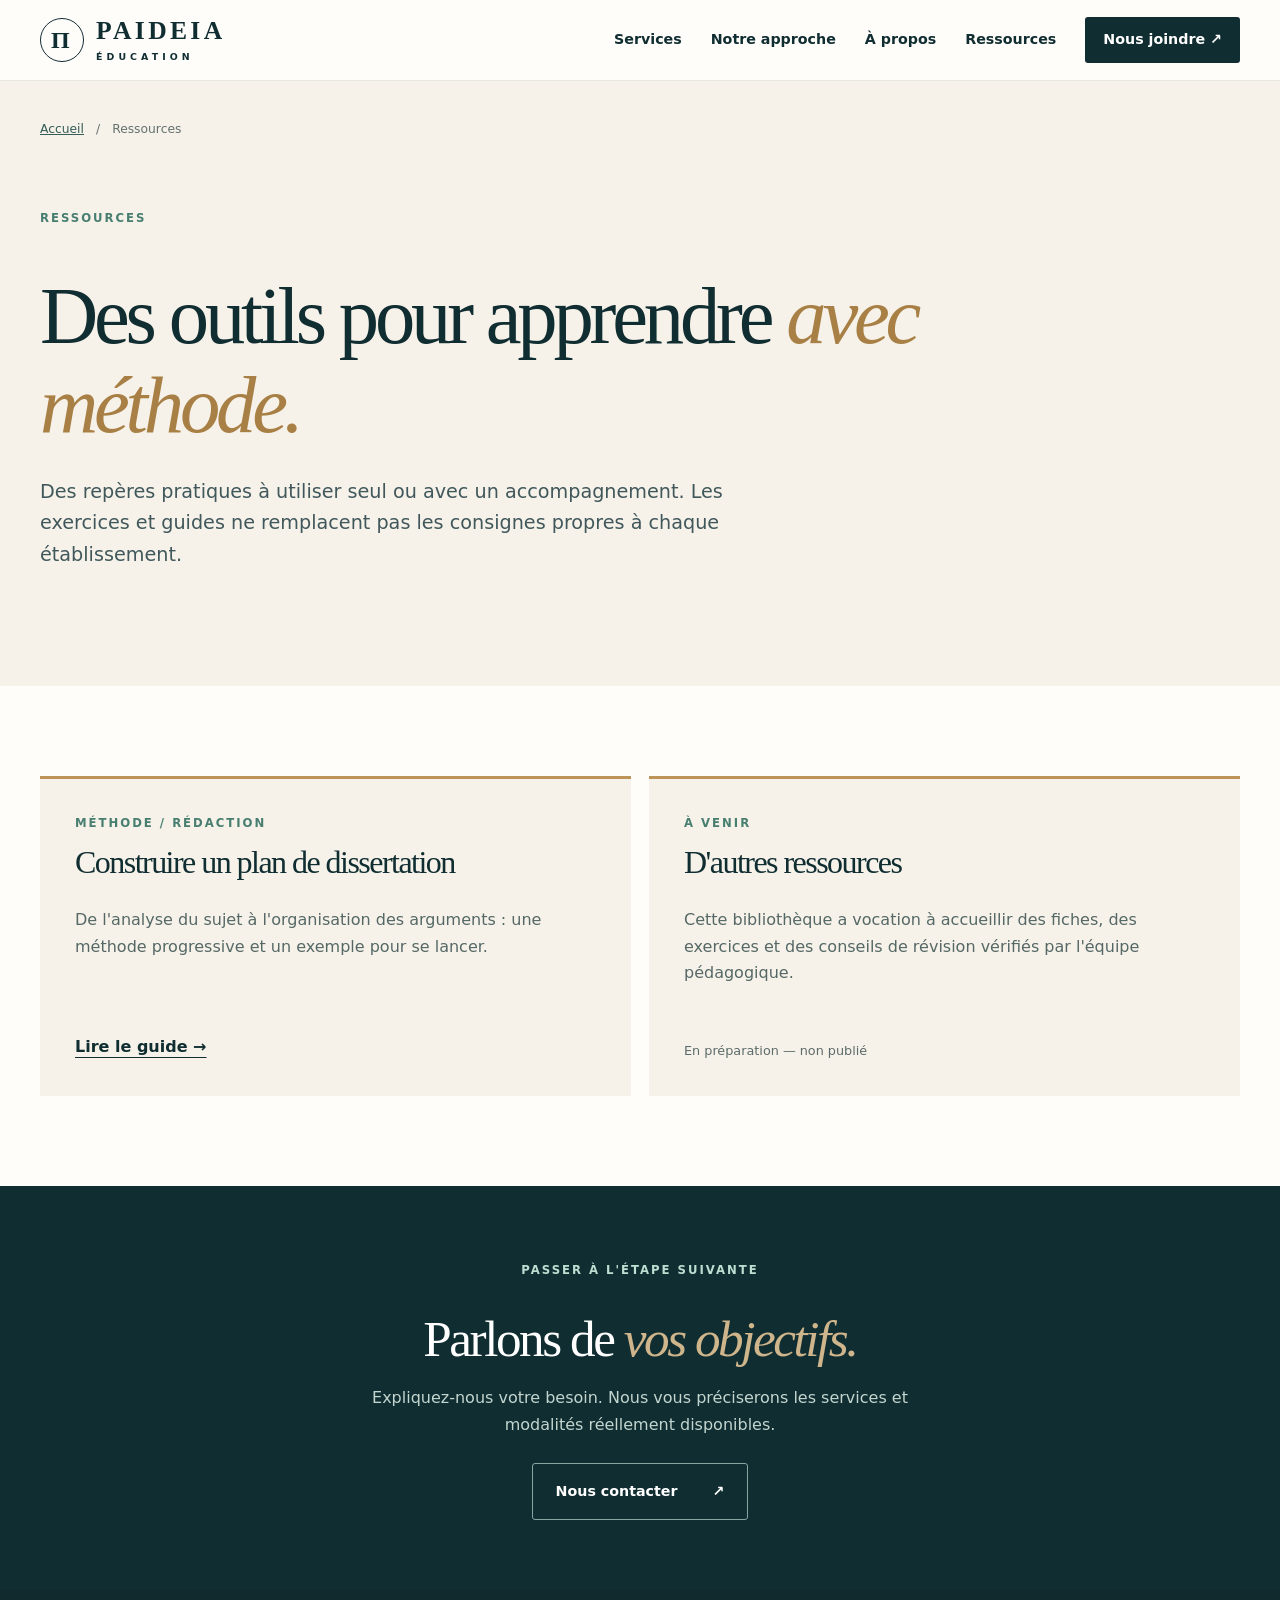
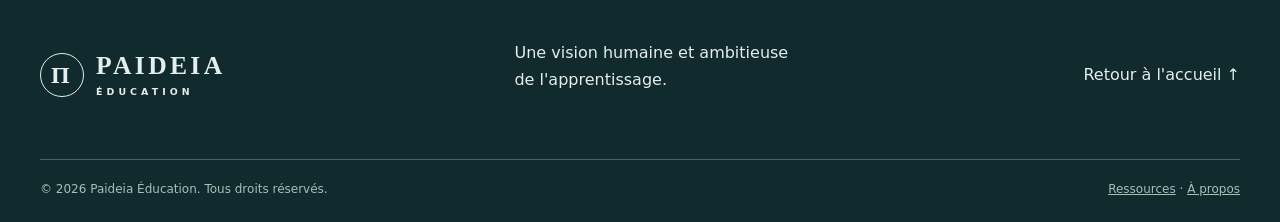
==== ressources/index.html @ 9cfc8504 "feat(content): ajouter pages de services, approche et guide éducatif" ====
<!doctype html>
<html lang="fr-CA"><head>
<meta charset="utf-8"><meta name="viewport" content="width=device-width, initial-scale=1"><meta name="theme-color" content="#102d31">
<title>Ressources pédagogiques | Paideia Éducation</title>
<meta name="description" content="Guides gratuits pour mieux apprendre, rédiger, réviser et organiser ses idées. Découvrez les ressources pédagogiques de Paideia Éducation.">
<link rel="canonical" href="https://paideiaeducation.ca/ressources/">
<meta property="og:type" content="article"><meta property="og:locale" content="fr_CA"><meta property="og:site_name" content="Paideia Éducation"><meta property="og:title" content="Ressources pédagogiques | Paideia Éducation"><meta property="og:description" content="Guides gratuits pour mieux apprendre, rédiger, réviser et organiser ses idées. Découvrez les ressources pédagogiques de Paideia Éducation."><meta property="og:url" content="https://paideiaeducation.ca/ressources/">
<link rel="icon" href="/favicon.svg" type="image/svg+xml"><link rel="stylesheet" href="/styles.css"><link rel="stylesheet" href="/pages.css"><script defer src="/main.js"></script>
<script type="application/ld+json">{"@context":"https://schema.org","@type":"WebPage","name":"Ressources pédagogiques","url":"https://paideiaeducation.ca/ressources/","description":"Guides gratuits pour mieux apprendre, rédiger, réviser et organiser ses idées. Découvrez les ressources pédagogiques de Paideia Éducation.","inLanguage":"fr-CA","isPartOf":{"@type":"WebSite","name":"Paideia Éducation","url":"https://paideiaeducation.ca/"}}</script>
</head><body>
<a href="#contenu" class="skip">Aller au contenu</a>
<header class="header"><div class="container nav"><a class="brand" href="/" aria-label="Paideia Éducation — Accueil"><span class="mark" aria-hidden="true">Π</span><span>PAIDEIA<small>ÉDUCATION</small></span></a><button class="menu-toggle" id="menu-toggle" aria-expanded="false" aria-controls="navlinks" aria-label="Ouvrir le menu">☰</button><nav id="navlinks" aria-label="Navigation principale"><a href="/services/">Services</a><a href="/approche.html">Notre approche</a><a href="/a-propos.html">À propos</a><a href="/ressources/">Ressources</a><a class="nav-cta" href="/#contact">Nous joindre <span aria-hidden="true">↗</span></a></nav></div></header>
<main id="contenu"><section class="page-hero"><div class="container"><nav aria-label="Fil d'Ariane" class="breadcrumb"><a href="/">Accueil</a><span aria-hidden="true">/</span><span>Ressources</span></nav><p class="eyebrow">Ressources</p><h1>Des outils pour apprendre <em>avec méthode.</em></h1><p class="lead">Des repères pratiques à utiliser seul ou avec un accompagnement. Les exercices et guides ne remplacent pas les consignes propres à chaque établissement.</p></div></section><section class="section slim"><div class="container"><div class="page-cards resources"><article class="page-card"><p class="eyebrow">Méthode / Rédaction</p><h2>Construire un plan de dissertation</h2><p>De l'analyse du sujet à l'organisation des arguments : une méthode progressive et un exemple pour se lancer.</p><a href="/ressources/plan-de-dissertation.html">Lire le guide →</a></article><article class="page-card"><p class="eyebrow">À venir</p><h2>D'autres ressources</h2><p>Cette bibliothèque a vocation à accueillir des fiches, des exercices et des conseils de révision vérifiés par l'équipe pédagogique.</p><span class="tag">En préparation — non publié</span></article></div></div></section>
<section class="page-cta"><div class="container"><p class="eyebrow light">Passer à l'étape suivante</p><h2>Parlons de <em>vos objectifs.</em></h2><p>Expliquez-nous votre besoin. Nous vous préciserons les services et modalités réellement disponibles.</p><a class="button outline" href="/#contact">Nous contacter <span aria-hidden="true">↗</span></a></div></section>
</main><footer class="footer"><div class="container footer-top"><a class="brand" href="/"><span class="mark" aria-hidden="true">Π</span><span>PAIDEIA<small>ÉDUCATION</small></span></a><p>Une vision humaine et ambitieuse de l'apprentissage.</p><a href="/#contenu">Retour à l'accueil ↑</a></div><div class="container footer-bottom"><span>© <span id="year"></span> Paideia Éducation. Tous droits réservés.</span><span><a href="/ressources/">Ressources</a> · <a href="/a-propos.html">À propos</a></span></div></footer>
</body></html>
---- styles.css ----
:root{--ink:#102d31;--cream:#f6f2e9;--paper:#fffdfa;--teal:#bddfd2;--gold:#bd9457;--muted:#647276;--line:#d9dfdb}*{box-sizing:border-box}html{scroll-behavior:smooth;scroll-padding-top:90px}body{margin:0;background:var(--paper);color:var(--ink);font:16px/1.65 system-ui,-apple-system,BlinkMacSystemFont,"Segoe UI",sans-serif}h1,h2,h3,p{margin-top:0}h1,h2,h3{line-height:1.12}h1,h2,.quote-band blockquote{font-family:Georgia,"Times New Roman",serif;font-weight:400}h1{font-size:clamp(3.5rem,7.1vw,7.7rem);letter-spacing:-.055em}h2{font-size:clamp(2.5rem,4.5vw,5rem);letter-spacing:-.048em}h3{font-size:1.5rem;letter-spacing:-.02em}em{color:#a88045;font-weight:400}a{color:inherit}button,input,textarea,select{font:inherit}button,a,input,textarea,select,summary{outline-offset:4px}:focus-visible{outline:3px solid #cc9b51}.container{width:min(1200px,calc(100% - 48px));margin-inline:auto}.section{padding:110px 0}.eyebrow{font-size:.73rem;letter-spacing:.17em;text-transform:uppercase;font-weight:700;color:#477e70;display:inline-flex;align-items:center;gap:12px}.dot{width:7px;height:7px;background:#477e70;border-radius:50%}.light{color:var(--teal)}.header{position:sticky;top:0;background:rgba(255,253,250,.96);backdrop-filter:blur(14px);z-index:10;border-bottom:1px solid #e6e7e0}.nav{min-height:80px;display:flex;justify-content:space-between;align-items:center;gap:28px}.brand{text-decoration:none;display:inline-flex;gap:12px;align-items:center;font-family:Georgia,serif;font-size:1.6rem;letter-spacing:.13em;line-height:1;font-weight:700}.brand small{display:block;font:600 .59rem system-ui,sans-serif;letter-spacing:.43em;margin-top:8px}.mark{width:44px;height:44px;border:1px solid currentColor;border-radius:50%;display:grid;place-items:center;font-size:1.5rem}.nav nav{display:flex;align-items:center;gap:29px}.nav nav a{text-decoration:none;font-size:.89rem;font-weight:600}.nav nav a:hover,.text-link:hover,.under-link:hover{color:#906e38}.nav-cta{background:var(--ink);color:white!important;padding:11px 18px;border-radius:3px}.menu-toggle{display:none;background:none;border:0;font-size:1.7rem;cursor:pointer}.hero{background:var(--cream);overflow:hidden}.hero-grid{min-height:690px;display:grid;grid-template-columns:1.24fr .76fr;gap:35px;align-items:center}.hero h1{margin:29px 0}.lead{max-width:585px;font-size:1.2rem;color:#40575b}.actions{display:flex;align-items:center;flex-wrap:wrap;gap:25px;margin:37px 0 60px}.button{border:1px solid transparent;display:inline-flex;justify-content:space-between;gap:35px;align-items:center;padding:16px 23px;text-decoration:none;border-radius:3px;font-weight:700;cursor:pointer;font-size:.89rem}.button.primary{background:var(--ink);color:white}.button.primary:hover,.nav-cta:hover{background:#245359}.button.outline{color:white;border-color:#8aa6a3}.text-link,.under-link{font-weight:700;text-decoration:none;border-bottom:1px solid currentColor;padding-bottom:6px;font-size:.91rem}.hero-notes{display:flex;gap:17px;flex-wrap:wrap}.hero-notes span{font-size:.73rem;color:#647276;text-transform:uppercase;letter-spacing:.08em}.hero-notes span:not(:last-child):after{content:" ·";margin-left:10px;color:#bc955e}.hero-art{position:relative;min-height:575px;border-radius:210px 210px 6px 6px;background:linear-gradient(155deg,#a5c8bd,#527d76 68%,#193e41);overflow:hidden;isolation:isolate;display:flex;flex-direction:column;justify-content:flex-end;padding:36px}.art-orbit{border:1px solid rgba(255,255,255,.45);position:absolute;border-radius:50%;height:380px;width:380px;left:50%;top:40%;transform:translate(-50%,-50%)}.orbit-two{width:510px;height:510px}.art-sun{position:absolute;width:170px;height:170px;background:#e2b972;border-radius:50%;left:55%;top:17%;box-shadow:0 0 80px #d5af7d55}.art-column{position:absolute;width:165px;height:280px;left:42%;top:37%;background:repeating-linear-gradient(90deg,#f2ebd8 0 21px,#ccc4af 22px 27px);clip-path:polygon(0 10%,100% 10%,100% 95%,0 95%);transform:rotate(-10deg);box-shadow:30px 20px 10px #183e41}.art-quote{z-index:1;color:white;font:italic 1.5rem/1.4 Georgia,serif;max-width:340px;text-shadow:0 2px 9px #113739}.art-number{z-index:1;margin-top:25px;color:#e1e9df;font-size:.61rem;letter-spacing:.2em}.intro{background:white}.intro-grid{display:grid;grid-template-columns:1.25fr .75fr;gap:90px;align-items:end}.intro-grid p:not(.eyebrow){font-size:1.16rem;color:#53666a}.section-head{display:flex;justify-content:space-between;align-items:end;gap:70px;margin-bottom:44px}.section-head>*{max-width:740px}.section-head>p{max-width:340px;color:#53666a}.services{background:#f0f2ee}.cards{display:grid;grid-template-columns:repeat(3,1fr);gap:18px}.service-card{background:white;padding:32px;min-height:370px;display:flex;align-items:start;flex-direction:column;border:1px solid #e0e5df;transition:transform .2s,border-color .2s}.service-card:hover{transform:translateY(-5px);border-color:#a4bcb2}.card-num{font-size:.7rem;letter-spacing:.13em;color:#6e8980;font-weight:700}.service-icon{font:2.7rem Georgia,serif;color:#b08b58;margin:30px 0 20px}.service-card p{color:#56686a}.service-card a{margin-top:auto;font-weight:700;text-decoration:none;font-size:.86rem;border-bottom:1px solid #a3aca9}.footnote{font-size:.79rem;color:#65716f;margin:22px 0 0}.approach{background:var(--ink);color:white}.approach-grid{display:grid;grid-template-columns:1fr 1fr;gap:120px}.approach h2 em,.contact h2 em{color:#cdb48a}.approach-grid>div>p:not(.eyebrow){color:#bbcfcc;max-width:480px}.approach .button{margin-top:20px}.steps>div{display:grid;grid-template-columns:45px 1fr;gap:24px;border-top:1px solid #557175;padding:22px 0}.steps span{color:#ccab7b;font-size:.79rem}.steps h3{font-family:Georgia,serif;margin:0 0 9px}.steps p{color:#b5cac7;margin-bottom:0}.audiences{display:grid;grid-template-columns:repeat(4,1fr);gap:12px}.audiences>div{border-top:2px solid #b99c72;background:var(--cream);padding:26px;min-height:190px}.audiences strong{font:1.45rem Georgia,serif}.audiences p{color:#5f6c6c;font-size:.93rem;margin-top:15px}.quote-band{text-align:center;padding:92px 0;background:#dcebe5}.quote-band .container{max-width:930px}.quote-band span{font:5rem Georgia,serif;color:#719c8d;line-height:.7}.quote-band blockquote{font-size:clamp(1.65rem,3vw,2.8rem);line-height:1.4;margin:10px 0 35px}.quote-band p{letter-spacing:.18em;font-size:.72rem;font-weight:700}.faq-grid{display:grid;grid-template-columns:.85fr 1.15fr;gap:95px}.faq-grid>div>p:not(.eyebrow){color:#617372}.faq details{border-top:1px solid #ccd8d2;padding:24px 0}.faq details:last-child{border-bottom:1px solid #ccd8d2}.faq summary{cursor:pointer;font-weight:700;list-style:none;display:flex;justify-content:space-between;gap:15px}.faq summary:after{content:"+";font-size:1.35rem;color:#6c9a89}.faq details[open] summary:after{content:"−"}.faq details p{color:#5d6b6b;margin:18px 0 0}.contact{background:#163c40;color:white}.contact-grid{display:grid;grid-template-columns:1fr 1fr;gap:110px}.contact-grid>div>p:not(.eyebrow){color:#bed0cc;max-width:480px}.contact-grid .privacy-note{font-size:.78rem;color:#abc0bc}.contact-form{background:#fffdf7;padding:38px;color:var(--ink);display:grid;gap:10px}.contact-form label{font-weight:700;font-size:.81rem}.contact-form input,.contact-form textarea,.contact-form select{background:white;width:100%;border:1px solid #cbd5d0;padding:11px;border-radius:2px;margin-bottom:12px;color:var(--ink)}.contact-form button{width:100%}.contact-form p{font-size:.76rem;color:#61706d;margin:0}.contact-form #form-status{font-weight:700;color:#965b36}.footer{background:#102a2d;color:#e4eeea;padding:50px 0 22px}.footer-top{display:flex;align-items:center;justify-content:space-between;gap:25px;padding-bottom:50px}.footer-top p{max-width:280px}.footer-top>a:last-child{text-decoration:none}.footer-bottom{display:flex;justify-content:space-between;gap:25px;font-size:.75rem;border-top:1px solid #466366;padding-top:20px;color:#a5c0ba}.skip{position:absolute;top:-100px;left:15px;background:white;padding:8px;z-index:50}.skip:focus{top:12px}@media(max-width:900px){.nav nav{gap:14px}.hero-grid,.intro-grid,.approach-grid,.faq-grid,.contact-grid{grid-template-columns:1fr;gap:44px}.hero-grid{padding:70px 0}.hero-art{min-height:430px;max-width:570px;width:100%;margin:auto}.section-head{display:block}.section-head>p{max-width:560px}.audiences{grid-template-columns:repeat(2,1fr)}.approach-grid{gap:45px}}@media(max-width:650px){.container{width:min(100% - 32px,1200px)}.section{padding:72px 0}.nav{min-height:70px}.brand{font-size:1.15rem}.mark{width:35px;height:35px}.menu-toggle{display:block}.nav nav{display:none;position:absolute;top:70px;left:0;right:0;padding:25px 20px 30px;background:var(--paper);border-bottom:1px solid var(--line);flex-direction:column;align-items:stretch}.nav nav.is-open{display:flex}.hero-grid{padding:60px 0}.hero h1{font-size:clamp(3rem,12vw,4.9rem)}.lead{font-size:1.06rem}.actions{margin-bottom:35px}.hero-art{min-height:400px}.cards,.audiences{grid-template-columns:1fr}.service-card{min-height:290px}.footer-top,.footer-bottom{align-items:start;flex-direction:column}.contact-form{padding:23px}.intro-grid{gap:10px}}@media(prefers-reduced-motion:reduce){html{scroll-behavior:auto}*,*:before,*:after{transition-duration:.01ms!important;animation-duration:.01ms!important}}
---- pages.css ----
.page-hero{background:var(--cream);padding:38px 0 96px}.page-hero .container{max-width:1200px}.page-hero h1{max-width:990px;margin:32px 0 26px;font:400 clamp(3.15rem,6.3vw,6.5rem)/1.1 Georgia,serif;letter-spacing:-.052em}.page-hero .lead{max-width:750px}.breadcrumb{display:flex;flex-wrap:wrap;gap:12px;font-size:.77rem;color:#62716f;margin-bottom:65px}.breadcrumb a{color:#345d57}.slim{padding:90px 0}.page-cards{display:grid;grid-template-columns:repeat(3,1fr);gap:18px}.page-card{padding:35px;background:var(--cream);border-top:3px solid var(--gold);display:flex;flex-direction:column;min-height:320px}.page-card h2{font-size:2rem}.page-card p:not(.eyebrow){color:#556866}.page-card a{margin-top:auto;font-weight:700;text-underline-offset:5px}.page-cards.resources{grid-template-columns:repeat(2,1fr)}.tag{font-size:.8rem;color:#5c6b6b;margin-top:auto}.prose-grid{display:grid;grid-template-columns:.38fr .62fr;gap:90px;align-items:start}.aside{position:sticky;top:120px}.aside h2{font-size:clamp(2.2rem,3.8vw,3.5rem)}.prose{max-width:760px}.prose h2{font-size:2.25rem;scroll-margin-top:105px;margin:40px 0 18px}.prose h2:first-child{margin-top:0}.prose h3{font-size:1.5rem;font-family:Georgia,serif;margin:35px 0 12px}.prose p,.prose li{color:#475e60;font-size:1.04rem;line-height:1.85}.prose li{margin:7px 0}.prose ul,.prose ol{padding-left:1.5em;margin-bottom:30px}.prose a{font-weight:700;text-underline-offset:5px;color:#286256}.note,.example{background:#eef4ef;border-left:4px solid #6b9a88;padding:26px;margin-top:30px}.note p,.example p{margin:10px 0 0}.example ol{margin-bottom:0}.toc{display:grid;gap:10px;margin-top:22px}.toc a{font-size:.91rem;text-underline-offset:4px}.page-cta{background:var(--ink);color:white;padding:70px 0;text-align:center}.page-cta h2{font-size:clamp(2.3rem,4vw,4rem);margin:18px 0}.page-cta em{color:#cfb58b}.page-cta p:not(.eyebrow){color:#c3d5cf;max-width:600px;margin:0 auto 25px}.page-cta .button{display:inline-flex}.footer a{color:inherit}@media(max-width:950px){.page-cards{grid-template-columns:1fr 1fr}.prose-grid{grid-template-columns:1fr;gap:24px}.aside{position:static}.breadcrumb{margin-bottom:43px}}@media(max-width:650px){.page-hero{padding:22px 0 62px}.page-hero h1{font-size:clamp(2.8rem,12vw,4.2rem)}.slim{padding:65px 0}.page-cards,.page-cards.resources{grid-template-columns:1fr}.page-card{min-height:240px}.page-cta{padding:60px 0}.breadcrumb{margin-bottom:34px}}
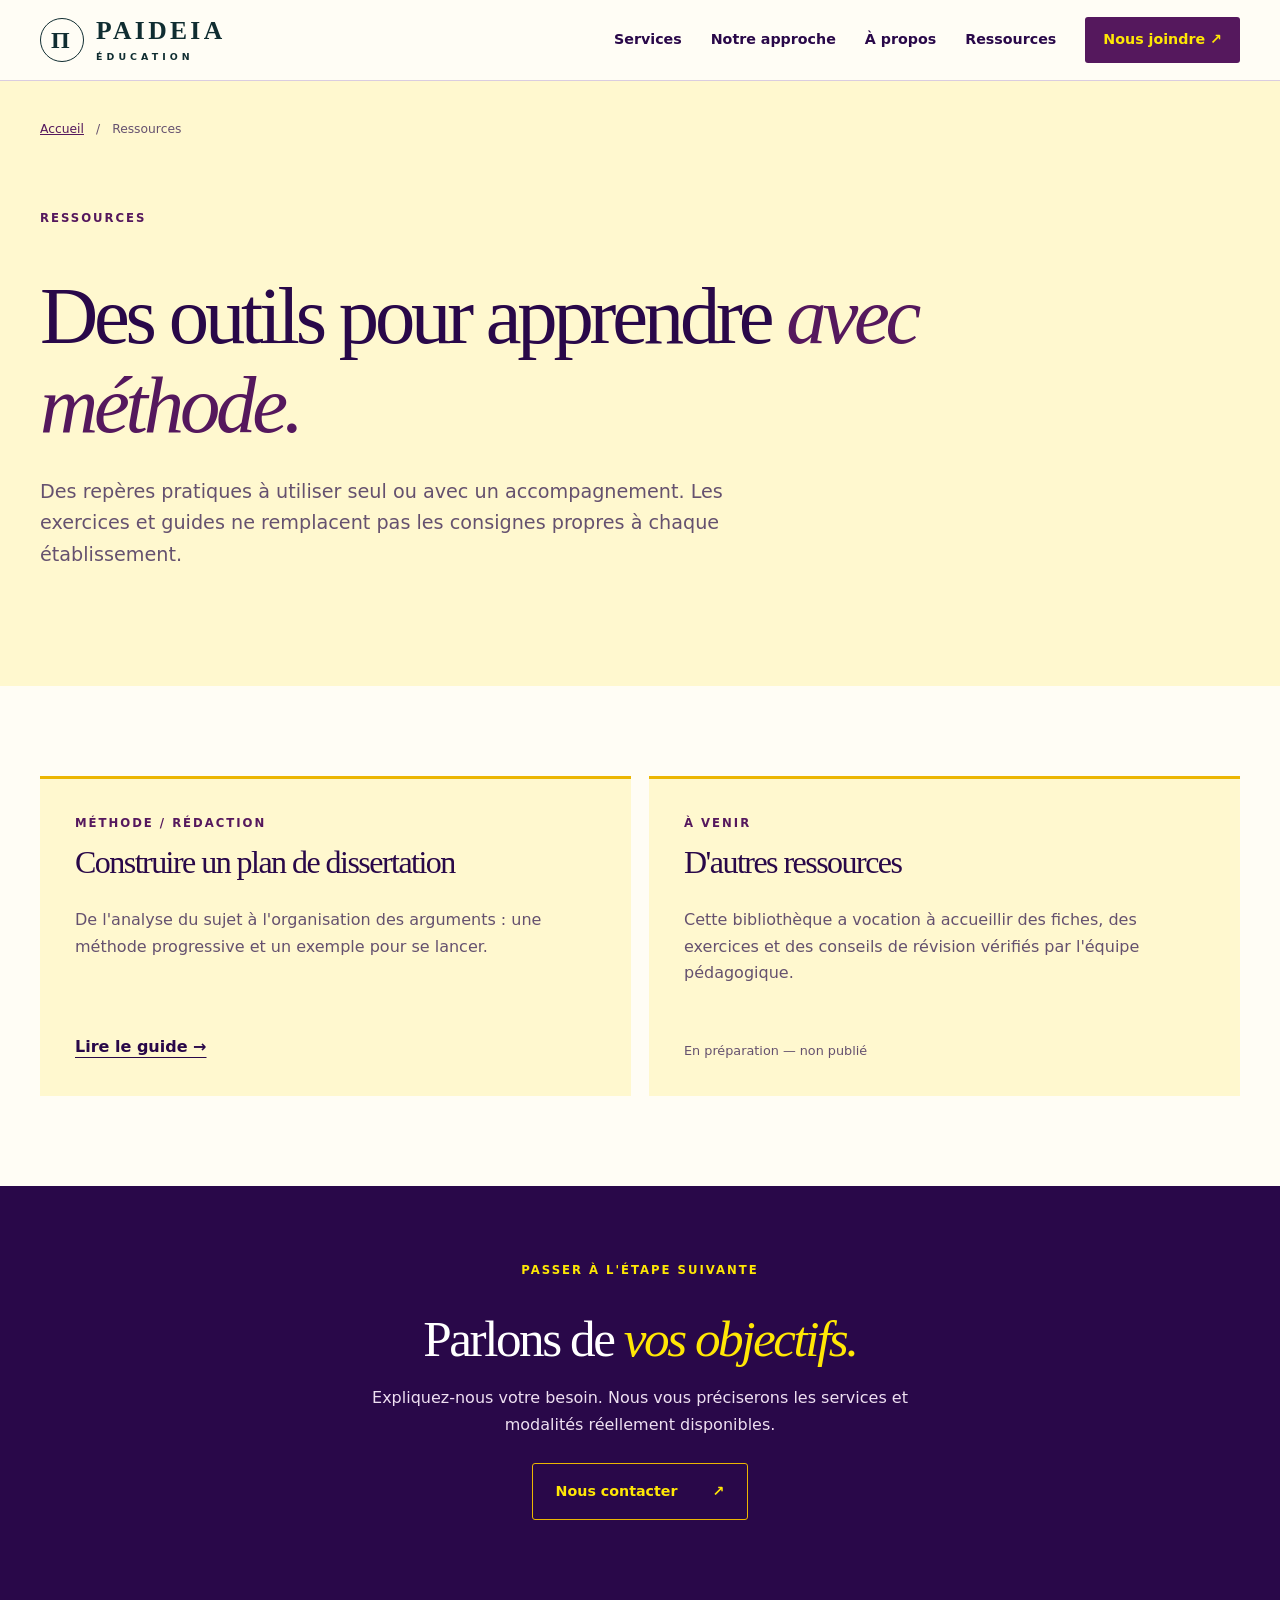
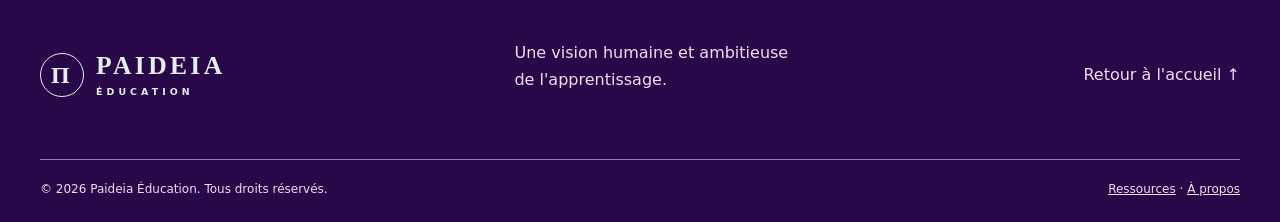
==== commit a8f87dce: "Rétablir la palette historique jaune et violet de Paideia" ====
--- a/ressources/index.html
+++ b/ressources/index.html
@@ -1,16 +1,16 @@
 <!doctype html>
 <html lang="fr-CA"><head>
-<meta charset="utf-8"><meta name="viewport" content="width=device-width, initial-scale=1"><meta name="theme-color" content="#102d31">
+<meta charset="utf-8"><meta name="viewport" content="width=device-width, initial-scale=1"><meta name="theme-color" content="#55185d">
 <title>Ressources pédagogiques | Paideia Éducation</title>
 <meta name="description" content="Guides gratuits pour mieux apprendre, rédiger, réviser et organiser ses idées. Découvrez les ressources pédagogiques de Paideia Éducation.">
 <link rel="canonical" href="https://paideiaeducation.ca/ressources/">
 <meta property="og:type" content="article"><meta property="og:locale" content="fr_CA"><meta property="og:site_name" content="Paideia Éducation"><meta property="og:title" content="Ressources pédagogiques | Paideia Éducation"><meta property="og:description" content="Guides gratuits pour mieux apprendre, rédiger, réviser et organiser ses idées. Découvrez les ressources pédagogiques de Paideia Éducation."><meta property="og:url" content="https://paideiaeducation.ca/ressources/">
-<link rel="icon" href="/favicon.svg" type="image/svg+xml"><link rel="stylesheet" href="/styles.css"><link rel="stylesheet" href="/pages.css"><script defer src="/main.js"></script>
+<link rel="icon" href="../favicon.svg" type="image/svg+xml"><link rel="stylesheet" href="../styles.css"><link rel="stylesheet" href="../pages.css"><script defer src="../main.js"></script>
 <script type="application/ld+json">{"@context":"https://schema.org","@type":"WebPage","name":"Ressources pédagogiques","url":"https://paideiaeducation.ca/ressources/","description":"Guides gratuits pour mieux apprendre, rédiger, réviser et organiser ses idées. Découvrez les ressources pédagogiques de Paideia Éducation.","inLanguage":"fr-CA","isPartOf":{"@type":"WebSite","name":"Paideia Éducation","url":"https://paideiaeducation.ca/"}}</script>
 </head><body>
 <a href="#contenu" class="skip">Aller au contenu</a>
-<header class="header"><div class="container nav"><a class="brand" href="/" aria-label="Paideia Éducation — Accueil"><span class="mark" aria-hidden="true">Π</span><span>PAIDEIA<small>ÉDUCATION</small></span></a><button class="menu-toggle" id="menu-toggle" aria-expanded="false" aria-controls="navlinks" aria-label="Ouvrir le menu">☰</button><nav id="navlinks" aria-label="Navigation principale"><a href="/services/">Services</a><a href="/approche.html">Notre approche</a><a href="/a-propos.html">À propos</a><a href="/ressources/">Ressources</a><a class="nav-cta" href="/#contact">Nous joindre <span aria-hidden="true">↗</span></a></nav></div></header>
-<main id="contenu"><section class="page-hero"><div class="container"><nav aria-label="Fil d'Ariane" class="breadcrumb"><a href="/">Accueil</a><span aria-hidden="true">/</span><span>Ressources</span></nav><p class="eyebrow">Ressources</p><h1>Des outils pour apprendre <em>avec méthode.</em></h1><p class="lead">Des repères pratiques à utiliser seul ou avec un accompagnement. Les exercices et guides ne remplacent pas les consignes propres à chaque établissement.</p></div></section><section class="section slim"><div class="container"><div class="page-cards resources"><article class="page-card"><p class="eyebrow">Méthode / Rédaction</p><h2>Construire un plan de dissertation</h2><p>De l'analyse du sujet à l'organisation des arguments : une méthode progressive et un exemple pour se lancer.</p><a href="/ressources/plan-de-dissertation.html">Lire le guide →</a></article><article class="page-card"><p class="eyebrow">À venir</p><h2>D'autres ressources</h2><p>Cette bibliothèque a vocation à accueillir des fiches, des exercices et des conseils de révision vérifiés par l'équipe pédagogique.</p><span class="tag">En préparation — non publié</span></article></div></div></section>
-<section class="page-cta"><div class="container"><p class="eyebrow light">Passer à l'étape suivante</p><h2>Parlons de <em>vos objectifs.</em></h2><p>Expliquez-nous votre besoin. Nous vous préciserons les services et modalités réellement disponibles.</p><a class="button outline" href="/#contact">Nous contacter <span aria-hidden="true">↗</span></a></div></section>
-</main><footer class="footer"><div class="container footer-top"><a class="brand" href="/"><span class="mark" aria-hidden="true">Π</span><span>PAIDEIA<small>ÉDUCATION</small></span></a><p>Une vision humaine et ambitieuse de l'apprentissage.</p><a href="/#contenu">Retour à l'accueil ↑</a></div><div class="container footer-bottom"><span>© <span id="year"></span> Paideia Éducation. Tous droits réservés.</span><span><a href="/ressources/">Ressources</a> · <a href="/a-propos.html">À propos</a></span></div></footer>
-</body></html>+<header class="header"><div class="container nav"><a class="brand" href="../" aria-label="Paideia Éducation — Accueil"><span class="mark" aria-hidden="true">Π</span><span>PAIDEIA<small>ÉDUCATION</small></span></a><button class="menu-toggle" id="menu-toggle" aria-expanded="false" aria-controls="navlinks" aria-label="Ouvrir le menu">☰</button><nav id="navlinks" aria-label="Navigation principale"><a href="../services/">Services</a><a href="../approche.html">Notre approche</a><a href="../a-propos.html">À propos</a><a href="../ressources/">Ressources</a><a class="nav-cta" href="../#contact">Nous joindre <span aria-hidden="true">↗</span></a></nav></div></header>
+<main id="contenu"><section class="page-hero"><div class="container"><nav aria-label="Fil d'Ariane" class="breadcrumb"><a href="../">Accueil</a><span aria-hidden="true">/</span><span>Ressources</span></nav><p class="eyebrow">Ressources</p><h1>Des outils pour apprendre <em>avec méthode.</em></h1><p class="lead">Des repères pratiques à utiliser seul ou avec un accompagnement. Les exercices et guides ne remplacent pas les consignes propres à chaque établissement.</p></div></section><section class="section slim"><div class="container"><div class="page-cards resources"><article class="page-card"><p class="eyebrow">Méthode / Rédaction</p><h2>Construire un plan de dissertation</h2><p>De l'analyse du sujet à l'organisation des arguments : une méthode progressive et un exemple pour se lancer.</p><a href="../ressources/plan-de-dissertation.html">Lire le guide →</a></article><article class="page-card"><p class="eyebrow">À venir</p><h2>D'autres ressources</h2><p>Cette bibliothèque a vocation à accueillir des fiches, des exercices et des conseils de révision vérifiés par l'équipe pédagogique.</p><span class="tag">En préparation — non publié</span></article></div></div></section>
+<section class="page-cta"><div class="container"><p class="eyebrow light">Passer à l'étape suivante</p><h2>Parlons de <em>vos objectifs.</em></h2><p>Expliquez-nous votre besoin. Nous vous préciserons les services et modalités réellement disponibles.</p><a class="button outline" href="../#contact">Nous contacter <span aria-hidden="true">↗</span></a></div></section>
+</main><footer class="footer"><div class="container footer-top"><a class="brand" href="../"><span class="mark" aria-hidden="true">Π</span><span>PAIDEIA<small>ÉDUCATION</small></span></a><p>Une vision humaine et ambitieuse de l'apprentissage.</p><a href="../#contenu">Retour à l'accueil ↑</a></div><div class="container footer-bottom"><span>© <span id="year"></span> Paideia Éducation. Tous droits réservés.</span><span><a href="../ressources/">Ressources</a> · <a href="../a-propos.html">À propos</a></span></div></footer>
+</body></html>
--- a/styles.css
+++ b/styles.css
@@ -1 +1,24 @@
-:root{--ink:#102d31;--cream:#f6f2e9;--paper:#fffdfa;--teal:#bddfd2;--gold:#bd9457;--muted:#647276;--line:#d9dfdb}*{box-sizing:border-box}html{scroll-behavior:smooth;scroll-padding-top:90px}body{margin:0;background:var(--paper);color:var(--ink);font:16px/1.65 system-ui,-apple-system,BlinkMacSystemFont,"Segoe UI",sans-serif}h1,h2,h3,p{margin-top:0}h1,h2,h3{line-height:1.12}h1,h2,.quote-band blockquote{font-family:Georgia,"Times New Roman",serif;font-weight:400}h1{font-size:clamp(3.5rem,7.1vw,7.7rem);letter-spacing:-.055em}h2{font-size:clamp(2.5rem,4.5vw,5rem);letter-spacing:-.048em}h3{font-size:1.5rem;letter-spacing:-.02em}em{color:#a88045;font-weight:400}a{color:inherit}button,input,textarea,select{font:inherit}button,a,input,textarea,select,summary{outline-offset:4px}:focus-visible{outline:3px solid #cc9b51}.container{width:min(1200px,calc(100% - 48px));margin-inline:auto}.section{padding:110px 0}.eyebrow{font-size:.73rem;letter-spacing:.17em;text-transform:uppercase;font-weight:700;color:#477e70;display:inline-flex;align-items:center;gap:12px}.dot{width:7px;height:7px;background:#477e70;border-radius:50%}.light{color:var(--teal)}.header{position:sticky;top:0;background:rgba(255,253,250,.96);backdrop-filter:blur(14px);z-index:10;border-bottom:1px solid #e6e7e0}.nav{min-height:80px;display:flex;justify-content:space-between;align-items:center;gap:28px}.brand{text-decoration:none;display:inline-flex;gap:12px;align-items:center;font-family:Georgia,serif;font-size:1.6rem;letter-spacing:.13em;line-height:1;font-weight:700}.brand small{display:block;font:600 .59rem system-ui,sans-serif;letter-spacing:.43em;margin-top:8px}.mark{width:44px;height:44px;border:1px solid currentColor;border-radius:50%;display:grid;place-items:center;font-size:1.5rem}.nav nav{display:flex;align-items:center;gap:29px}.nav nav a{text-decoration:none;font-size:.89rem;font-weight:600}.nav nav a:hover,.text-link:hover,.under-link:hover{color:#906e38}.nav-cta{background:var(--ink);color:white!important;padding:11px 18px;border-radius:3px}.menu-toggle{display:none;background:none;border:0;font-size:1.7rem;cursor:pointer}.hero{background:var(--cream);overflow:hidden}.hero-grid{min-height:690px;display:grid;grid-template-columns:1.24fr .76fr;gap:35px;align-items:center}.hero h1{margin:29px 0}.lead{max-width:585px;font-size:1.2rem;color:#40575b}.actions{display:flex;align-items:center;flex-wrap:wrap;gap:25px;margin:37px 0 60px}.button{border:1px solid transparent;display:inline-flex;justify-content:space-between;gap:35px;align-items:center;padding:16px 23px;text-decoration:none;border-radius:3px;font-weight:700;cursor:pointer;font-size:.89rem}.button.primary{background:var(--ink);color:white}.button.primary:hover,.nav-cta:hover{background:#245359}.button.outline{color:white;border-color:#8aa6a3}.text-link,.under-link{font-weight:700;text-decoration:none;border-bottom:1px solid currentColor;padding-bottom:6px;font-size:.91rem}.hero-notes{display:flex;gap:17px;flex-wrap:wrap}.hero-notes span{font-size:.73rem;color:#647276;text-transform:uppercase;letter-spacing:.08em}.hero-notes span:not(:last-child):after{content:" ·";margin-left:10px;color:#bc955e}.hero-art{position:relative;min-height:575px;border-radius:210px 210px 6px 6px;background:linear-gradient(155deg,#a5c8bd,#527d76 68%,#193e41);overflow:hidden;isolation:isolate;display:flex;flex-direction:column;justify-content:flex-end;padding:36px}.art-orbit{border:1px solid rgba(255,255,255,.45);position:absolute;border-radius:50%;height:380px;width:380px;left:50%;top:40%;transform:translate(-50%,-50%)}.orbit-two{width:510px;height:510px}.art-sun{position:absolute;width:170px;height:170px;background:#e2b972;border-radius:50%;left:55%;top:17%;box-shadow:0 0 80px #d5af7d55}.art-column{position:absolute;width:165px;height:280px;left:42%;top:37%;background:repeating-linear-gradient(90deg,#f2ebd8 0 21px,#ccc4af 22px 27px);clip-path:polygon(0 10%,100% 10%,100% 95%,0 95%);transform:rotate(-10deg);box-shadow:30px 20px 10px #183e41}.art-quote{z-index:1;color:white;font:italic 1.5rem/1.4 Georgia,serif;max-width:340px;text-shadow:0 2px 9px #113739}.art-number{z-index:1;margin-top:25px;color:#e1e9df;font-size:.61rem;letter-spacing:.2em}.intro{background:white}.intro-grid{display:grid;grid-template-columns:1.25fr .75fr;gap:90px;align-items:end}.intro-grid p:not(.eyebrow){font-size:1.16rem;color:#53666a}.section-head{display:flex;justify-content:space-between;align-items:end;gap:70px;margin-bottom:44px}.section-head>*{max-width:740px}.section-head>p{max-width:340px;color:#53666a}.services{background:#f0f2ee}.cards{display:grid;grid-template-columns:repeat(3,1fr);gap:18px}.service-card{background:white;padding:32px;min-height:370px;display:flex;align-items:start;flex-direction:column;border:1px solid #e0e5df;transition:transform .2s,border-color .2s}.service-card:hover{transform:translateY(-5px);border-color:#a4bcb2}.card-num{font-size:.7rem;letter-spacing:.13em;color:#6e8980;font-weight:700}.service-icon{font:2.7rem Georgia,serif;color:#b08b58;margin:30px 0 20px}.service-card p{color:#56686a}.service-card a{margin-top:auto;font-weight:700;text-decoration:none;font-size:.86rem;border-bottom:1px solid #a3aca9}.footnote{font-size:.79rem;color:#65716f;margin:22px 0 0}.approach{background:var(--ink);color:white}.approach-grid{display:grid;grid-template-columns:1fr 1fr;gap:120px}.approach h2 em,.contact h2 em{color:#cdb48a}.approach-grid>div>p:not(.eyebrow){color:#bbcfcc;max-width:480px}.approach .button{margin-top:20px}.steps>div{display:grid;grid-template-columns:45px 1fr;gap:24px;border-top:1px solid #557175;padding:22px 0}.steps span{color:#ccab7b;font-size:.79rem}.steps h3{font-family:Georgia,serif;margin:0 0 9px}.steps p{color:#b5cac7;margin-bottom:0}.audiences{display:grid;grid-template-columns:repeat(4,1fr);gap:12px}.audiences>div{border-top:2px solid #b99c72;background:var(--cream);padding:26px;min-height:190px}.audiences strong{font:1.45rem Georgia,serif}.audiences p{color:#5f6c6c;font-size:.93rem;margin-top:15px}.quote-band{text-align:center;padding:92px 0;background:#dcebe5}.quote-band .container{max-width:930px}.quote-band span{font:5rem Georgia,serif;color:#719c8d;line-height:.7}.quote-band blockquote{font-size:clamp(1.65rem,3vw,2.8rem);line-height:1.4;margin:10px 0 35px}.quote-band p{letter-spacing:.18em;font-size:.72rem;font-weight:700}.faq-grid{display:grid;grid-template-columns:.85fr 1.15fr;gap:95px}.faq-grid>div>p:not(.eyebrow){color:#617372}.faq details{border-top:1px solid #ccd8d2;padding:24px 0}.faq details:last-child{border-bottom:1px solid #ccd8d2}.faq summary{cursor:pointer;font-weight:700;list-style:none;display:flex;justify-content:space-between;gap:15px}.faq summary:after{content:"+";font-size:1.35rem;color:#6c9a89}.faq details[open] summary:after{content:"−"}.faq details p{color:#5d6b6b;margin:18px 0 0}.contact{background:#163c40;color:white}.contact-grid{display:grid;grid-template-columns:1fr 1fr;gap:110px}.contact-grid>div>p:not(.eyebrow){color:#bed0cc;max-width:480px}.contact-grid .privacy-note{font-size:.78rem;color:#abc0bc}.contact-form{background:#fffdf7;padding:38px;color:var(--ink);display:grid;gap:10px}.contact-form label{font-weight:700;font-size:.81rem}.contact-form input,.contact-form textarea,.contact-form select{background:white;width:100%;border:1px solid #cbd5d0;padding:11px;border-radius:2px;margin-bottom:12px;color:var(--ink)}.contact-form button{width:100%}.contact-form p{font-size:.76rem;color:#61706d;margin:0}.contact-form #form-status{font-weight:700;color:#965b36}.footer{background:#102a2d;color:#e4eeea;padding:50px 0 22px}.footer-top{display:flex;align-items:center;justify-content:space-between;gap:25px;padding-bottom:50px}.footer-top p{max-width:280px}.footer-top>a:last-child{text-decoration:none}.footer-bottom{display:flex;justify-content:space-between;gap:25px;font-size:.75rem;border-top:1px solid #466366;padding-top:20px;color:#a5c0ba}.skip{position:absolute;top:-100px;left:15px;background:white;padding:8px;z-index:50}.skip:focus{top:12px}@media(max-width:900px){.nav nav{gap:14px}.hero-grid,.intro-grid,.approach-grid,.faq-grid,.contact-grid{grid-template-columns:1fr;gap:44px}.hero-grid{padding:70px 0}.hero-art{min-height:430px;max-width:570px;width:100%;margin:auto}.section-head{display:block}.section-head>p{max-width:560px}.audiences{grid-template-columns:repeat(2,1fr)}.approach-grid{gap:45px}}@media(max-width:650px){.container{width:min(100% - 32px,1200px)}.section{padding:72px 0}.nav{min-height:70px}.brand{font-size:1.15rem}.mark{width:35px;height:35px}.menu-toggle{display:block}.nav nav{display:none;position:absolute;top:70px;left:0;right:0;padding:25px 20px 30px;background:var(--paper);border-bottom:1px solid var(--line);flex-direction:column;align-items:stretch}.nav nav.is-open{display:flex}.hero-grid{padding:60px 0}.hero h1{font-size:clamp(3rem,12vw,4.9rem)}.lead{font-size:1.06rem}.actions{margin-bottom:35px}.hero-art{min-height:400px}.cards,.audiences{grid-template-columns:1fr}.service-card{min-height:290px}.footer-top,.footer-bottom{align-items:start;flex-direction:column}.contact-form{padding:23px}.intro-grid{gap:10px}}@media(prefers-reduced-motion:reduce){html{scroll-behavior:auto}*,*:before,*:after{transition-duration:.01ms!important;animation-duration:.01ms!important}}+/* Palette historique Paideia, extraite du site WordPress fourni. */
+:root{
+--brand-yellow:#ffe705;
+--brand-gold:#ecb602;
+--brand-purple:#55185d;
+--brand-deep:#290849;
+--ink:var(--brand-deep);
+--cream:#fff8cf;
+--paper:#fffdf5;
+--highlight:var(--brand-yellow);
+--gold:var(--brand-gold);
+--muted:#65516f;
+--line:#dacde0;
+--on-dark:#eedff1;
+}
+*{box-sizing:border-box}html{scroll-behavior:smooth;scroll-padding-top:90px}body{margin:0;background:var(--paper);color:var(--ink);font:16px/1.65 system-ui,-apple-system,BlinkMacSystemFont,"Segoe UI",sans-serif}h1,h2,h3,p{margin-top:0}h1,h2,h3{line-height:1.12}h1,h2,.quote-band blockquote{font-family:Georgia,"Times New Roman",serif;font-weight:400}h1{font-size:clamp(3.5rem,7.1vw,7.7rem);letter-spacing:-.055em}h2{font-size:clamp(2.5rem,4.5vw,5rem);letter-spacing:-.048em}h3{font-size:1.5rem;letter-spacing:-.02em}em{color:var(--brand-purple);font-weight:400}a{color:inherit}button,input,textarea,select{font:inherit}button,a,input,textarea,select,summary{outline-offset:4px}:focus-visible{outline:3px solid var(--brand-purple)}.container{width:min(1200px,calc(100% - 48px));margin-inline:auto}.section{padding:110px 0}.eyebrow{font-size:.73rem;letter-spacing:.17em;text-transform:uppercase;font-weight:700;color:var(--brand-purple);display:inline-flex;align-items:center;gap:12px}.dot{width:7px;height:7px;background:var(--brand-purple);border-radius:50%}.light{color:var(--highlight)}.header{position:sticky;top:0;background:rgba(255,253,245,.96);backdrop-filter:blur(14px);z-index:10;border-bottom:1px solid var(--line)}.nav{min-height:80px;display:flex;justify-content:space-between;align-items:center;gap:28px}.brand{text-decoration:none;display:inline-flex;gap:12px;align-items:center;font-family:Georgia,serif;font-size:1.6rem;letter-spacing:.13em;line-height:1;font-weight:700}.brand small{display:block;font:600 .59rem system-ui,sans-serif;letter-spacing:.43em;margin-top:8px}.mark{width:44px;height:44px;border:1px solid currentColor;border-radius:50%;display:grid;place-items:center;font-size:1.5rem}.nav nav{display:flex;align-items:center;gap:29px}.nav nav a{text-decoration:none;font-size:.89rem;font-weight:600}.nav nav a:hover,.text-link:hover,.under-link:hover{color:var(--brand-purple)}.nav-cta{background:var(--brand-purple);color:var(--brand-yellow)!important;padding:11px 18px;border-radius:3px}.menu-toggle{display:none;background:none;border:0;font-size:1.7rem;cursor:pointer}.hero{background:var(--brand-yellow);overflow:hidden}.hero-grid{min-height:690px;display:grid;grid-template-columns:1.24fr .76fr;gap:35px;align-items:center}.hero h1{margin:29px 0}.lead{max-width:585px;font-size:1.2rem;color:var(--muted)}.actions{display:flex;align-items:center;flex-wrap:wrap;gap:25px;margin:37px 0 60px}.button{border:1px solid transparent;display:inline-flex;justify-content:space-between;gap:35px;align-items:center;padding:16px 23px;text-decoration:none;border-radius:3px;font-weight:700;cursor:pointer;font-size:.89rem}.button.primary{background:var(--brand-purple);color:var(--brand-yellow)}.button.primary:hover,.nav-cta:hover{background:var(--brand-deep)}.button.outline{color:var(--brand-yellow);border-color:var(--gold)}.text-link,.under-link{font-weight:700;text-decoration:none;border-bottom:1px solid currentColor;padding-bottom:6px;font-size:.91rem}.hero-notes{display:flex;gap:17px;flex-wrap:wrap}.hero-notes span{font-size:.73rem;color:var(--muted);text-transform:uppercase;letter-spacing:.08em}.hero-notes span:not(:last-child):after{content:" ·";margin-left:10px;color:var(--brand-purple)}.hero-art{position:relative;min-height:575px;border-radius:210px 210px 6px 6px;background:linear-gradient(155deg,#885394,var(--brand-purple) 68%,var(--brand-deep));overflow:hidden;isolation:isolate;display:flex;flex-direction:column;justify-content:flex-end;padding:36px}.art-orbit{border:1px solid rgba(255,255,255,.45);position:absolute;border-radius:50%;height:380px;width:380px;left:50%;top:40%;transform:translate(-50%,-50%)}.orbit-two{width:510px;height:510px}.art-sun{position:absolute;width:170px;height:170px;background:var(--brand-yellow);border-radius:50%;left:55%;top:17%;box-shadow:0 0 80px #ecb60255}.art-column{position:absolute;width:165px;height:280px;left:42%;top:37%;background:repeating-linear-gradient(90deg,var(--cream) 0 21px,var(--brand-gold) 22px 27px);clip-path:polygon(0 10%,100% 10%,100% 95%,0 95%);transform:rotate(-10deg);box-shadow:30px 20px 10px var(--brand-deep)}.art-quote{z-index:1;color:white;font:italic 1.5rem/1.4 Georgia,serif;max-width:340px;text-shadow:0 2px 9px var(--brand-deep)}.art-number{z-index:1;margin-top:25px;color:var(--on-dark);font-size:.61rem;letter-spacing:.2em}.intro{background:white}.intro-grid{display:grid;grid-template-columns:1.25fr .75fr;gap:90px;align-items:end}.intro-grid p:not(.eyebrow){font-size:1.16rem;color:var(--muted)}.section-head{display:flex;justify-content:space-between;align-items:end;gap:70px;margin-bottom:44px}.section-head>*{max-width:740px}.section-head>p{max-width:340px;color:var(--muted)}.services{background:var(--cream)}.cards{display:grid;grid-template-columns:repeat(3,1fr);gap:18px}.service-card{background:white;padding:32px;min-height:370px;display:flex;align-items:start;flex-direction:column;border:1px solid var(--line);transition:transform .2s,border-color .2s}.service-card:hover{transform:translateY(-5px);border-color:var(--brand-purple)}.card-num{font-size:.7rem;letter-spacing:.13em;color:var(--brand-purple);font-weight:700}.service-icon{font:2.7rem Georgia,serif;color:var(--brand-purple);margin:30px 0 20px}.service-card p{color:var(--muted)}.service-card a{margin-top:auto;font-weight:700;text-decoration:none;font-size:.86rem;border-bottom:1px solid var(--line)}.footnote{font-size:.79rem;color:var(--muted);margin:22px 0 0}.approach{background:var(--brand-purple);color:white}.approach-grid{display:grid;grid-template-columns:1fr 1fr;gap:120px}.approach h2 em,.contact h2 em{color:var(--brand-yellow)}.approach-grid>div>p:not(.eyebrow){color:var(--on-dark);max-width:480px}.approach .button{margin-top:20px}.steps>div{display:grid;grid-template-columns:45px 1fr;gap:24px;border-top:1px solid #a279af;padding:22px 0}.steps span{color:var(--brand-yellow);font-size:.79rem}.steps h3{font-family:Georgia,serif;margin:0 0 9px}.steps p{color:var(--on-dark);margin-bottom:0}.audiences{display:grid;grid-template-columns:repeat(4,1fr);gap:12px}.audiences>div{border-top:2px solid var(--gold);background:var(--cream);padding:26px;min-height:190px}.audiences strong{font:1.45rem Georgia,serif}.audiences p{color:var(--muted);font-size:.93rem;margin-top:15px}.quote-band{text-align:center;padding:92px 0;background:var(--brand-gold)}.quote-band .container{max-width:930px}.quote-band span{font:5rem Georgia,serif;color:var(--brand-purple);line-height:.7}.quote-band blockquote{font-size:clamp(1.65rem,3vw,2.8rem);line-height:1.4;margin:10px 0 35px}.quote-band p{letter-spacing:.18em;font-size:.72rem;font-weight:700}.faq-grid{display:grid;grid-template-columns:.85fr 1.15fr;gap:95px}.faq-grid>div>p:not(.eyebrow){color:var(--muted)}.faq details{border-top:1px solid var(--line);padding:24px 0}.faq details:last-child{border-bottom:1px solid var(--line)}.faq summary{cursor:pointer;font-weight:700;list-style:none;display:flex;justify-content:space-between;gap:15px}.faq summary:after{content:"+";font-size:1.35rem;color:var(--brand-purple)}.faq details[open] summary:after{content:"−"}.faq details p{color:var(--muted);margin:18px 0 0}.contact{background:var(--brand-deep);color:white}.contact-grid{display:grid;grid-template-columns:1fr 1fr;gap:110px}.contact-grid>div>p:not(.eyebrow){color:var(--on-dark);max-width:480px}.contact-grid .privacy-note{font-size:.78rem;color:var(--on-dark)}.contact-form{background:var(--paper);padding:38px;color:var(--ink);display:grid;gap:10px}.contact-form label{font-weight:700;font-size:.81rem}.contact-form input,.contact-form textarea,.contact-form select{background:white;width:100%;border:1px solid #9f89ab;padding:11px;border-radius:2px;margin-bottom:12px;color:var(--ink)}.contact-form button{width:100%}.contact-form p{font-size:.76rem;color:var(--muted);margin:0}.contact-form #form-status{font-weight:700;color:var(--brand-purple)}.footer{background:var(--brand-deep);color:var(--on-dark);padding:50px 0 22px}.footer-top{display:flex;align-items:center;justify-content:space-between;gap:25px;padding-bottom:50px}.footer-top p{max-width:280px}.footer-top>a:last-child{text-decoration:none}.footer-bottom{display:flex;justify-content:space-between;gap:25px;font-size:.75rem;border-top:1px solid #a279af;padding-top:20px;color:var(--on-dark)}.skip{position:absolute;top:-100px;left:15px;background:white;padding:8px;z-index:50}.skip:focus{top:12px}@media(max-width:900px){.nav nav{gap:14px}.hero-grid,.intro-grid,.approach-grid,.faq-grid,.contact-grid{grid-template-columns:1fr;gap:44px}.hero-grid{padding:70px 0}.hero-art{min-height:430px;max-width:570px;width:100%;margin:auto}.section-head{display:block}.section-head>p{max-width:560px}.audiences{grid-template-columns:repeat(2,1fr)}.approach-grid{gap:45px}}@media(max-width:650px){.container{width:min(100% - 32px,1200px)}.section{padding:72px 0}.nav{min-height:70px}.brand{font-size:1.15rem}.mark{width:35px;height:35px}.menu-toggle{display:block}.nav nav{display:none;position:absolute;top:70px;left:0;right:0;padding:25px 20px 30px;background:var(--paper);border-bottom:1px solid var(--line);flex-direction:column;align-items:stretch}.nav nav.is-open{display:flex}.hero-grid{padding:60px 0}.hero h1{font-size:clamp(3rem,12vw,4.9rem)}.lead{font-size:1.06rem}.actions{margin-bottom:35px}.hero-art{min-height:400px}.cards,.audiences{grid-template-columns:1fr}.service-card{min-height:290px}.footer-top,.footer-bottom{align-items:start;flex-direction:column}.contact-form{padding:23px}.intro-grid{gap:10px}}@media(prefers-reduced-motion:reduce){html{scroll-behavior:auto}*,*:before,*:after{transition-duration:.01ms!important;animation-duration:.01ms!important}}
+
+/* Le logo actuel conserve ses formes, sa typographie et ses couleurs. */
+.brand{color:#102d31}
+.footer .brand{color:#e4eeea}
+.button.outline:hover{background:var(--brand-yellow);color:var(--brand-deep);border-color:var(--brand-yellow)}
+.approach :focus-visible,.contact :focus-visible,.footer :focus-visible,.page-cta :focus-visible{outline-color:var(--brand-yellow)}
+
+.art-quote{background:rgba(41,8,73,.9);box-shadow:0 0 0 10px rgba(41,8,73,.9)}
--- a/pages.css
+++ b/pages.css
@@ -1 +1 @@
-.page-hero{background:var(--cream);padding:38px 0 96px}.page-hero .container{max-width:1200px}.page-hero h1{max-width:990px;margin:32px 0 26px;font:400 clamp(3.15rem,6.3vw,6.5rem)/1.1 Georgia,serif;letter-spacing:-.052em}.page-hero .lead{max-width:750px}.breadcrumb{display:flex;flex-wrap:wrap;gap:12px;font-size:.77rem;color:#62716f;margin-bottom:65px}.breadcrumb a{color:#345d57}.slim{padding:90px 0}.page-cards{display:grid;grid-template-columns:repeat(3,1fr);gap:18px}.page-card{padding:35px;background:var(--cream);border-top:3px solid var(--gold);display:flex;flex-direction:column;min-height:320px}.page-card h2{font-size:2rem}.page-card p:not(.eyebrow){color:#556866}.page-card a{margin-top:auto;font-weight:700;text-underline-offset:5px}.page-cards.resources{grid-template-columns:repeat(2,1fr)}.tag{font-size:.8rem;color:#5c6b6b;margin-top:auto}.prose-grid{display:grid;grid-template-columns:.38fr .62fr;gap:90px;align-items:start}.aside{position:sticky;top:120px}.aside h2{font-size:clamp(2.2rem,3.8vw,3.5rem)}.prose{max-width:760px}.prose h2{font-size:2.25rem;scroll-margin-top:105px;margin:40px 0 18px}.prose h2:first-child{margin-top:0}.prose h3{font-size:1.5rem;font-family:Georgia,serif;margin:35px 0 12px}.prose p,.prose li{color:#475e60;font-size:1.04rem;line-height:1.85}.prose li{margin:7px 0}.prose ul,.prose ol{padding-left:1.5em;margin-bottom:30px}.prose a{font-weight:700;text-underline-offset:5px;color:#286256}.note,.example{background:#eef4ef;border-left:4px solid #6b9a88;padding:26px;margin-top:30px}.note p,.example p{margin:10px 0 0}.example ol{margin-bottom:0}.toc{display:grid;gap:10px;margin-top:22px}.toc a{font-size:.91rem;text-underline-offset:4px}.page-cta{background:var(--ink);color:white;padding:70px 0;text-align:center}.page-cta h2{font-size:clamp(2.3rem,4vw,4rem);margin:18px 0}.page-cta em{color:#cfb58b}.page-cta p:not(.eyebrow){color:#c3d5cf;max-width:600px;margin:0 auto 25px}.page-cta .button{display:inline-flex}.footer a{color:inherit}@media(max-width:950px){.page-cards{grid-template-columns:1fr 1fr}.prose-grid{grid-template-columns:1fr;gap:24px}.aside{position:static}.breadcrumb{margin-bottom:43px}}@media(max-width:650px){.page-hero{padding:22px 0 62px}.page-hero h1{font-size:clamp(2.8rem,12vw,4.2rem)}.slim{padding:65px 0}.page-cards,.page-cards.resources{grid-template-columns:1fr}.page-card{min-height:240px}.page-cta{padding:60px 0}.breadcrumb{margin-bottom:34px}}+.page-hero{background:var(--cream);padding:38px 0 96px}.page-hero .container{max-width:1200px}.page-hero h1{max-width:990px;margin:32px 0 26px;font:400 clamp(3.15rem,6.3vw,6.5rem)/1.1 Georgia,serif;letter-spacing:-.052em}.page-hero .lead{max-width:750px}.breadcrumb{display:flex;flex-wrap:wrap;gap:12px;font-size:.77rem;color:var(--muted);margin-bottom:65px}.breadcrumb a{color:var(--brand-purple)}.slim{padding:90px 0}.page-cards{display:grid;grid-template-columns:repeat(3,1fr);gap:18px}.page-card{padding:35px;background:var(--cream);border-top:3px solid var(--gold);display:flex;flex-direction:column;min-height:320px}.page-card h2{font-size:2rem}.page-card p:not(.eyebrow){color:var(--muted)}.page-card a{margin-top:auto;font-weight:700;text-underline-offset:5px}.page-cards.resources{grid-template-columns:repeat(2,1fr)}.tag{font-size:.8rem;color:var(--muted);margin-top:auto}.prose-grid{display:grid;grid-template-columns:.38fr .62fr;gap:90px;align-items:start}.aside{position:sticky;top:120px}.aside h2{font-size:clamp(2.2rem,3.8vw,3.5rem)}.prose{max-width:760px}.prose h2{font-size:2.25rem;scroll-margin-top:105px;margin:40px 0 18px}.prose h2:first-child{margin-top:0}.prose h3{font-size:1.5rem;font-family:Georgia,serif;margin:35px 0 12px}.prose p,.prose li{color:var(--muted);font-size:1.04rem;line-height:1.85}.prose li{margin:7px 0}.prose ul,.prose ol{padding-left:1.5em;margin-bottom:30px}.prose a{font-weight:700;text-underline-offset:5px;color:var(--brand-purple)}.note,.example{background:var(--cream);border-left:4px solid var(--gold);padding:26px;margin-top:30px}.note p,.example p{margin:10px 0 0}.example ol{margin-bottom:0}.toc{display:grid;gap:10px;margin-top:22px}.toc a{font-size:.91rem;text-underline-offset:4px}.page-cta{background:var(--ink);color:white;padding:70px 0;text-align:center}.page-cta h2{font-size:clamp(2.3rem,4vw,4rem);margin:18px 0}.page-cta em{color:var(--brand-yellow)}.page-cta p:not(.eyebrow){color:var(--on-dark);max-width:600px;margin:0 auto 25px}.page-cta .button{display:inline-flex}.footer a{color:inherit}@media(max-width:950px){.page-cards{grid-template-columns:1fr 1fr}.prose-grid{grid-template-columns:1fr;gap:24px}.aside{position:static}.breadcrumb{margin-bottom:43px}}@media(max-width:650px){.page-hero{padding:22px 0 62px}.page-hero h1{font-size:clamp(2.8rem,12vw,4.2rem)}.slim{padding:65px 0}.page-cards,.page-cards.resources{grid-template-columns:1fr}.page-card{min-height:240px}.page-cta{padding:60px 0}.breadcrumb{margin-bottom:34px}}
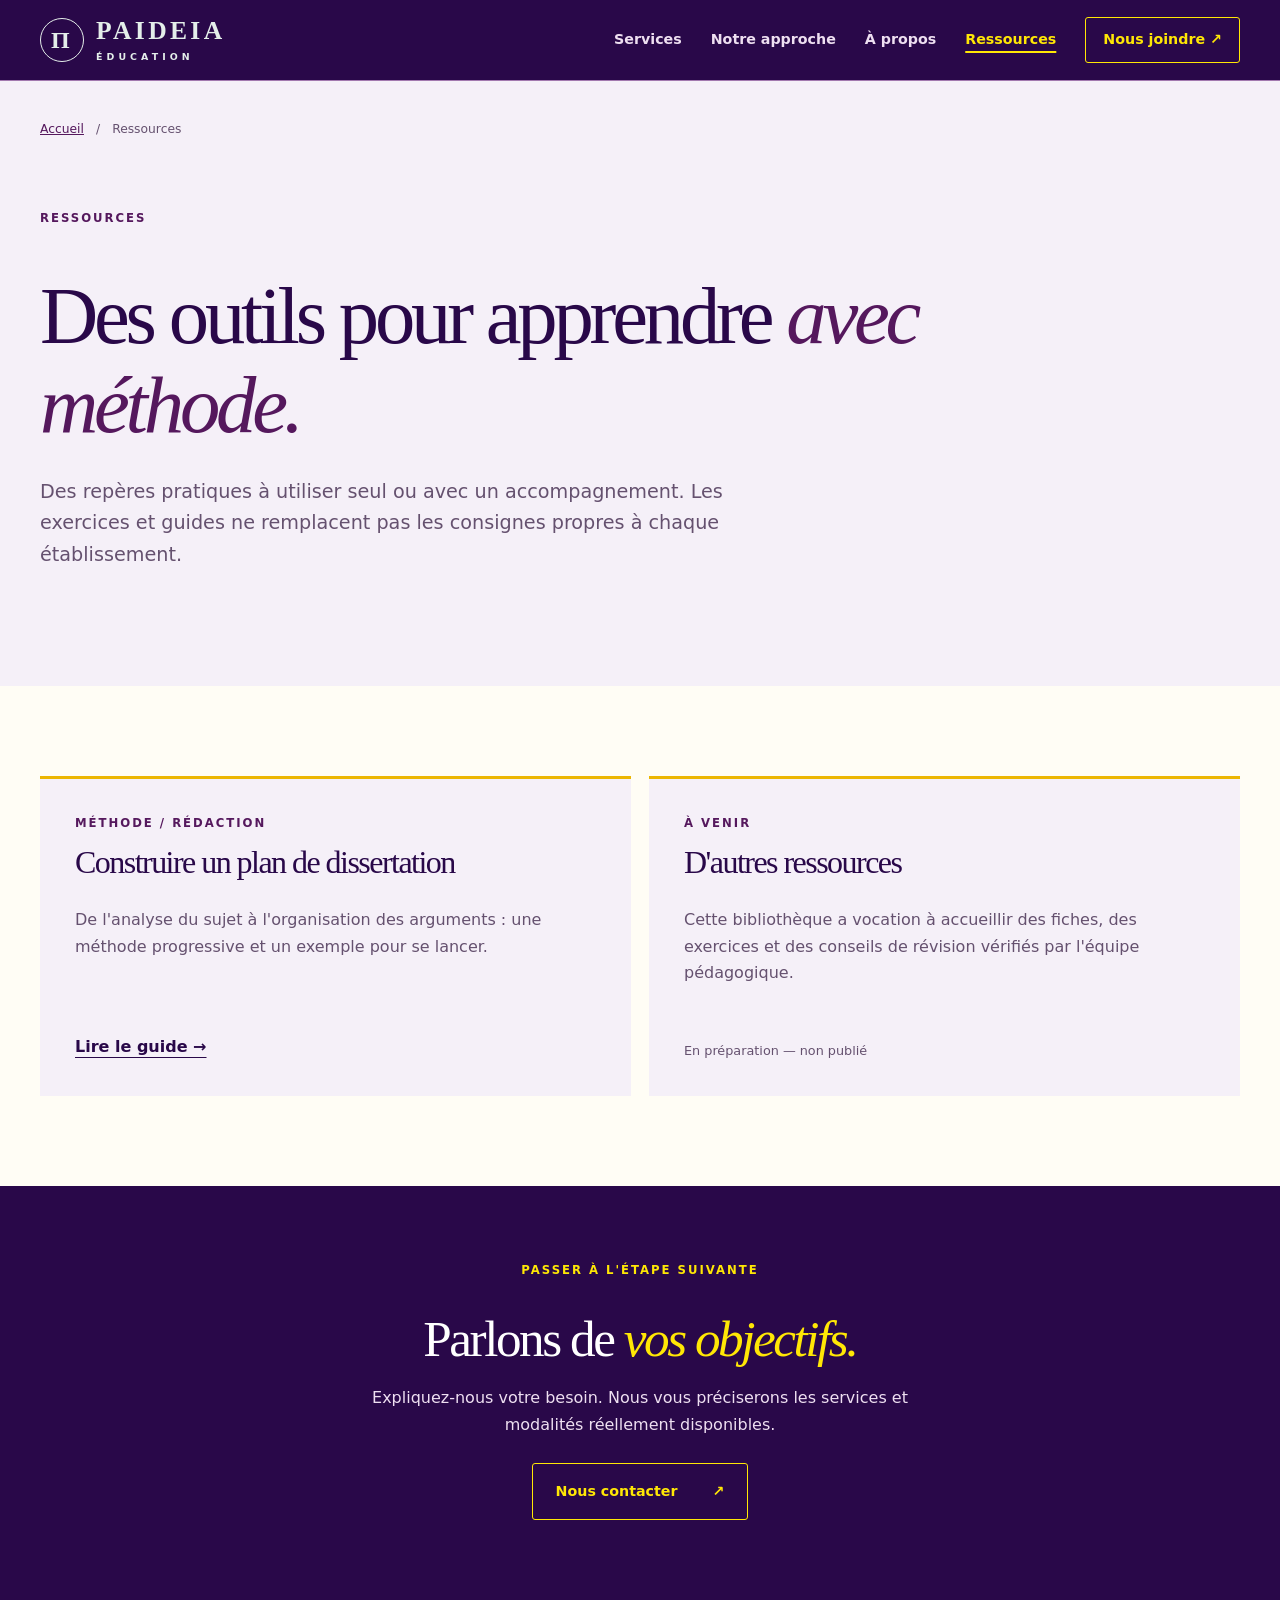
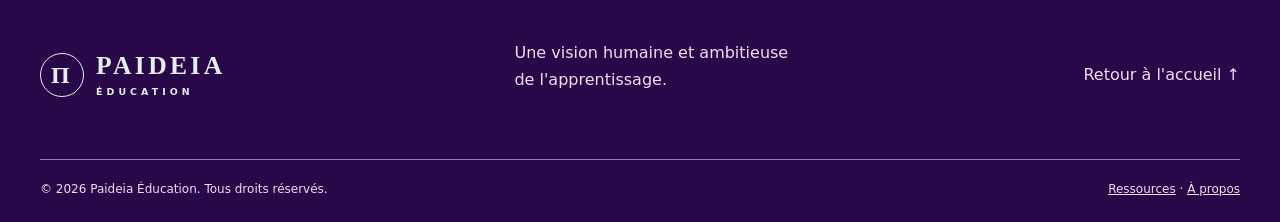
==== commit ddcbd77c: "Harmoniser le site autour du mauve profond et des accents jaunes" ====
--- a/ressources/index.html
+++ b/ressources/index.html
@@ -1,11 +1,11 @@
 <!doctype html>
 <html lang="fr-CA"><head>
-<meta charset="utf-8"><meta name="viewport" content="width=device-width, initial-scale=1"><meta name="theme-color" content="#55185d">
+<meta charset="utf-8"><meta name="viewport" content="width=device-width, initial-scale=1"><meta name="theme-color" content="#290849">
 <title>Ressources pédagogiques | Paideia Éducation</title>
 <meta name="description" content="Guides gratuits pour mieux apprendre, rédiger, réviser et organiser ses idées. Découvrez les ressources pédagogiques de Paideia Éducation.">
 <link rel="canonical" href="https://paideiaeducation.ca/ressources/">
 <meta property="og:type" content="article"><meta property="og:locale" content="fr_CA"><meta property="og:site_name" content="Paideia Éducation"><meta property="og:title" content="Ressources pédagogiques | Paideia Éducation"><meta property="og:description" content="Guides gratuits pour mieux apprendre, rédiger, réviser et organiser ses idées. Découvrez les ressources pédagogiques de Paideia Éducation."><meta property="og:url" content="https://paideiaeducation.ca/ressources/">
-<link rel="icon" href="../favicon.svg" type="image/svg+xml"><link rel="stylesheet" href="../styles.css"><link rel="stylesheet" href="../pages.css"><script defer src="../main.js"></script>
+<link rel="icon" href="../favicon.svg" type="image/svg+xml"><link rel="stylesheet" href="../styles.css?v=identite-mauve-20261025"><link rel="stylesheet" href="../pages.css?v=identite-mauve-20261025"><script defer src="../main.js?v=identite-mauve-20261025"></script>
 <script type="application/ld+json">{"@context":"https://schema.org","@type":"WebPage","name":"Ressources pédagogiques","url":"https://paideiaeducation.ca/ressources/","description":"Guides gratuits pour mieux apprendre, rédiger, réviser et organiser ses idées. Découvrez les ressources pédagogiques de Paideia Éducation.","inLanguage":"fr-CA","isPartOf":{"@type":"WebSite","name":"Paideia Éducation","url":"https://paideiaeducation.ca/"}}</script>
 </head><body>
 <a href="#contenu" class="skip">Aller au contenu</a>
@@ -14,3 +14,4 @@
 <section class="page-cta"><div class="container"><p class="eyebrow light">Passer à l'étape suivante</p><h2>Parlons de <em>vos objectifs.</em></h2><p>Expliquez-nous votre besoin. Nous vous préciserons les services et modalités réellement disponibles.</p><a class="button outline" href="../#contact">Nous contacter <span aria-hidden="true">↗</span></a></div></section>
 </main><footer class="footer"><div class="container footer-top"><a class="brand" href="../"><span class="mark" aria-hidden="true">Π</span><span>PAIDEIA<small>ÉDUCATION</small></span></a><p>Une vision humaine et ambitieuse de l'apprentissage.</p><a href="../#contenu">Retour à l'accueil ↑</a></div><div class="container footer-bottom"><span>© <span id="year"></span> Paideia Éducation. Tous droits réservés.</span><span><a href="../ressources/">Ressources</a> · <a href="../a-propos.html">À propos</a></span></div></footer>
 </body></html>
+
--- a/styles.css
+++ b/styles.css
@@ -1,24 +1,172 @@
-/* Palette historique Paideia, extraite du site WordPress fourni. */
+/* Identité Paideia : mauve profond, textes clairs et accents jaunes. */
 :root{
---brand-yellow:#ffe705;
---brand-gold:#ecb602;
---brand-purple:#55185d;
---brand-deep:#290849;
---ink:var(--brand-deep);
---cream:#fff8cf;
---paper:#fffdf5;
---highlight:var(--brand-yellow);
---gold:var(--brand-gold);
---muted:#65516f;
---line:#dacde0;
---on-dark:#eedff1;
+  --brand-deep:#290849;
+  --brand-purple:#55185d;
+  --brand-yellow:#ffe705;
+  --brand-gold:#ecb602;
+  --ink:var(--brand-deep);
+  --cream:#f5f0f8;
+  --paper:#fffdf5;
+  --surface:#ffffff;
+  --highlight:var(--brand-yellow);
+  --gold:var(--brand-gold);
+  --muted:#65516f;
+  --line:#dacde0;
+  --line-on-dark:#a279af;
+  --control-line:#9f89ab;
+  --on-dark:#eedff1;
+  --logo-on-dark:#e4eeea;
+  --accent-soft:#fff8cf;
+  --art-start:#885394;
+  --art-orbit:rgba(255,255,255,.45);
+  --art-glow:#ecb60255;
+  --art-overlay:rgba(41,8,73,.9);
 }
-*{box-sizing:border-box}html{scroll-behavior:smooth;scroll-padding-top:90px}body{margin:0;background:var(--paper);color:var(--ink);font:16px/1.65 system-ui,-apple-system,BlinkMacSystemFont,"Segoe UI",sans-serif}h1,h2,h3,p{margin-top:0}h1,h2,h3{line-height:1.12}h1,h2,.quote-band blockquote{font-family:Georgia,"Times New Roman",serif;font-weight:400}h1{font-size:clamp(3.5rem,7.1vw,7.7rem);letter-spacing:-.055em}h2{font-size:clamp(2.5rem,4.5vw,5rem);letter-spacing:-.048em}h3{font-size:1.5rem;letter-spacing:-.02em}em{color:var(--brand-purple);font-weight:400}a{color:inherit}button,input,textarea,select{font:inherit}button,a,input,textarea,select,summary{outline-offset:4px}:focus-visible{outline:3px solid var(--brand-purple)}.container{width:min(1200px,calc(100% - 48px));margin-inline:auto}.section{padding:110px 0}.eyebrow{font-size:.73rem;letter-spacing:.17em;text-transform:uppercase;font-weight:700;color:var(--brand-purple);display:inline-flex;align-items:center;gap:12px}.dot{width:7px;height:7px;background:var(--brand-purple);border-radius:50%}.light{color:var(--highlight)}.header{position:sticky;top:0;background:rgba(255,253,245,.96);backdrop-filter:blur(14px);z-index:10;border-bottom:1px solid var(--line)}.nav{min-height:80px;display:flex;justify-content:space-between;align-items:center;gap:28px}.brand{text-decoration:none;display:inline-flex;gap:12px;align-items:center;font-family:Georgia,serif;font-size:1.6rem;letter-spacing:.13em;line-height:1;font-weight:700}.brand small{display:block;font:600 .59rem system-ui,sans-serif;letter-spacing:.43em;margin-top:8px}.mark{width:44px;height:44px;border:1px solid currentColor;border-radius:50%;display:grid;place-items:center;font-size:1.5rem}.nav nav{display:flex;align-items:center;gap:29px}.nav nav a{text-decoration:none;font-size:.89rem;font-weight:600}.nav nav a:hover,.text-link:hover,.under-link:hover{color:var(--brand-purple)}.nav-cta{background:var(--brand-purple);color:var(--brand-yellow)!important;padding:11px 18px;border-radius:3px}.menu-toggle{display:none;background:none;border:0;font-size:1.7rem;cursor:pointer}.hero{background:var(--brand-yellow);overflow:hidden}.hero-grid{min-height:690px;display:grid;grid-template-columns:1.24fr .76fr;gap:35px;align-items:center}.hero h1{margin:29px 0}.lead{max-width:585px;font-size:1.2rem;color:var(--muted)}.actions{display:flex;align-items:center;flex-wrap:wrap;gap:25px;margin:37px 0 60px}.button{border:1px solid transparent;display:inline-flex;justify-content:space-between;gap:35px;align-items:center;padding:16px 23px;text-decoration:none;border-radius:3px;font-weight:700;cursor:pointer;font-size:.89rem}.button.primary{background:var(--brand-purple);color:var(--brand-yellow)}.button.primary:hover,.nav-cta:hover{background:var(--brand-deep)}.button.outline{color:var(--brand-yellow);border-color:var(--gold)}.text-link,.under-link{font-weight:700;text-decoration:none;border-bottom:1px solid currentColor;padding-bottom:6px;font-size:.91rem}.hero-notes{display:flex;gap:17px;flex-wrap:wrap}.hero-notes span{font-size:.73rem;color:var(--muted);text-transform:uppercase;letter-spacing:.08em}.hero-notes span:not(:last-child):after{content:" ·";margin-left:10px;color:var(--brand-purple)}.hero-art{position:relative;min-height:575px;border-radius:210px 210px 6px 6px;background:linear-gradient(155deg,#885394,var(--brand-purple) 68%,var(--brand-deep));overflow:hidden;isolation:isolate;display:flex;flex-direction:column;justify-content:flex-end;padding:36px}.art-orbit{border:1px solid rgba(255,255,255,.45);position:absolute;border-radius:50%;height:380px;width:380px;left:50%;top:40%;transform:translate(-50%,-50%)}.orbit-two{width:510px;height:510px}.art-sun{position:absolute;width:170px;height:170px;background:var(--brand-yellow);border-radius:50%;left:55%;top:17%;box-shadow:0 0 80px #ecb60255}.art-column{position:absolute;width:165px;height:280px;left:42%;top:37%;background:repeating-linear-gradient(90deg,var(--cream) 0 21px,var(--brand-gold) 22px 27px);clip-path:polygon(0 10%,100% 10%,100% 95%,0 95%);transform:rotate(-10deg);box-shadow:30px 20px 10px var(--brand-deep)}.art-quote{z-index:1;color:white;font:italic 1.5rem/1.4 Georgia,serif;max-width:340px;text-shadow:0 2px 9px var(--brand-deep)}.art-number{z-index:1;margin-top:25px;color:var(--on-dark);font-size:.61rem;letter-spacing:.2em}.intro{background:white}.intro-grid{display:grid;grid-template-columns:1.25fr .75fr;gap:90px;align-items:end}.intro-grid p:not(.eyebrow){font-size:1.16rem;color:var(--muted)}.section-head{display:flex;justify-content:space-between;align-items:end;gap:70px;margin-bottom:44px}.section-head>*{max-width:740px}.section-head>p{max-width:340px;color:var(--muted)}.services{background:var(--cream)}.cards{display:grid;grid-template-columns:repeat(3,1fr);gap:18px}.service-card{background:white;padding:32px;min-height:370px;display:flex;align-items:start;flex-direction:column;border:1px solid var(--line);transition:transform .2s,border-color .2s}.service-card:hover{transform:translateY(-5px);border-color:var(--brand-purple)}.card-num{font-size:.7rem;letter-spacing:.13em;color:var(--brand-purple);font-weight:700}.service-icon{font:2.7rem Georgia,serif;color:var(--brand-purple);margin:30px 0 20px}.service-card p{color:var(--muted)}.service-card a{margin-top:auto;font-weight:700;text-decoration:none;font-size:.86rem;border-bottom:1px solid var(--line)}.footnote{font-size:.79rem;color:var(--muted);margin:22px 0 0}.approach{background:var(--brand-purple);color:white}.approach-grid{display:grid;grid-template-columns:1fr 1fr;gap:120px}.approach h2 em,.contact h2 em{color:var(--brand-yellow)}.approach-grid>div>p:not(.eyebrow){color:var(--on-dark);max-width:480px}.approach .button{margin-top:20px}.steps>div{display:grid;grid-template-columns:45px 1fr;gap:24px;border-top:1px solid #a279af;padding:22px 0}.steps span{color:var(--brand-yellow);font-size:.79rem}.steps h3{font-family:Georgia,serif;margin:0 0 9px}.steps p{color:var(--on-dark);margin-bottom:0}.audiences{display:grid;grid-template-columns:repeat(4,1fr);gap:12px}.audiences>div{border-top:2px solid var(--gold);background:var(--cream);padding:26px;min-height:190px}.audiences strong{font:1.45rem Georgia,serif}.audiences p{color:var(--muted);font-size:.93rem;margin-top:15px}.quote-band{text-align:center;padding:92px 0;background:var(--brand-gold)}.quote-band .container{max-width:930px}.quote-band span{font:5rem Georgia,serif;color:var(--brand-purple);line-height:.7}.quote-band blockquote{font-size:clamp(1.65rem,3vw,2.8rem);line-height:1.4;margin:10px 0 35px}.quote-band p{letter-spacing:.18em;font-size:.72rem;font-weight:700}.faq-grid{display:grid;grid-template-columns:.85fr 1.15fr;gap:95px}.faq-grid>div>p:not(.eyebrow){color:var(--muted)}.faq details{border-top:1px solid var(--line);padding:24px 0}.faq details:last-child{border-bottom:1px solid var(--line)}.faq summary{cursor:pointer;font-weight:700;list-style:none;display:flex;justify-content:space-between;gap:15px}.faq summary:after{content:"+";font-size:1.35rem;color:var(--brand-purple)}.faq details[open] summary:after{content:"−"}.faq details p{color:var(--muted);margin:18px 0 0}.contact{background:var(--brand-deep);color:white}.contact-grid{display:grid;grid-template-columns:1fr 1fr;gap:110px}.contact-grid>div>p:not(.eyebrow){color:var(--on-dark);max-width:480px}.contact-grid .privacy-note{font-size:.78rem;color:var(--on-dark)}.contact-form{background:var(--paper);padding:38px;color:var(--ink);display:grid;gap:10px}.contact-form label{font-weight:700;font-size:.81rem}.contact-form input,.contact-form textarea,.contact-form select{background:white;width:100%;border:1px solid #9f89ab;padding:11px;border-radius:2px;margin-bottom:12px;color:var(--ink)}.contact-form button{width:100%}.contact-form p{font-size:.76rem;color:var(--muted);margin:0}.contact-form #form-status{font-weight:700;color:var(--brand-purple)}.footer{background:var(--brand-deep);color:var(--on-dark);padding:50px 0 22px}.footer-top{display:flex;align-items:center;justify-content:space-between;gap:25px;padding-bottom:50px}.footer-top p{max-width:280px}.footer-top>a:last-child{text-decoration:none}.footer-bottom{display:flex;justify-content:space-between;gap:25px;font-size:.75rem;border-top:1px solid #a279af;padding-top:20px;color:var(--on-dark)}.skip{position:absolute;top:-100px;left:15px;background:white;padding:8px;z-index:50}.skip:focus{top:12px}@media(max-width:900px){.nav nav{gap:14px}.hero-grid,.intro-grid,.approach-grid,.faq-grid,.contact-grid{grid-template-columns:1fr;gap:44px}.hero-grid{padding:70px 0}.hero-art{min-height:430px;max-width:570px;width:100%;margin:auto}.section-head{display:block}.section-head>p{max-width:560px}.audiences{grid-template-columns:repeat(2,1fr)}.approach-grid{gap:45px}}@media(max-width:650px){.container{width:min(100% - 32px,1200px)}.section{padding:72px 0}.nav{min-height:70px}.brand{font-size:1.15rem}.mark{width:35px;height:35px}.menu-toggle{display:block}.nav nav{display:none;position:absolute;top:70px;left:0;right:0;padding:25px 20px 30px;background:var(--paper);border-bottom:1px solid var(--line);flex-direction:column;align-items:stretch}.nav nav.is-open{display:flex}.hero-grid{padding:60px 0}.hero h1{font-size:clamp(3rem,12vw,4.9rem)}.lead{font-size:1.06rem}.actions{margin-bottom:35px}.hero-art{min-height:400px}.cards,.audiences{grid-template-columns:1fr}.service-card{min-height:290px}.footer-top,.footer-bottom{align-items:start;flex-direction:column}.contact-form{padding:23px}.intro-grid{gap:10px}}@media(prefers-reduced-motion:reduce){html{scroll-behavior:auto}*,*:before,*:after{transition-duration:.01ms!important;animation-duration:.01ms!important}}
+*{box-sizing:border-box}
+html{scroll-behavior:smooth;scroll-padding-top:90px}
+body{margin:0;background:var(--paper);color:var(--ink);font:16px/1.65 system-ui,-apple-system,BlinkMacSystemFont,"Segoe UI",sans-serif}
+h1,h2,h3,p{margin-top:0}
+h1,h2,h3{line-height:1.12}
+h1,h2,.quote-band blockquote{font-family:Georgia,"Times New Roman",serif;font-weight:400}
+h1{font-size:clamp(3.5rem,7.1vw,7.7rem);letter-spacing:-.055em}
+h2{font-size:clamp(2.5rem,4.5vw,5rem);letter-spacing:-.048em}
+h3{font-size:1.5rem;letter-spacing:-.02em}
+em{color:var(--brand-purple);font-weight:400}
+a{color:inherit}
+button,input,textarea,select{font:inherit}
+button,a,input,textarea,select,summary{outline-offset:4px}
+:focus-visible{outline:3px solid var(--brand-purple)}
+.container{width:min(1200px,calc(100% - 48px));margin-inline:auto}
+.section{padding:110px 0}
+.eyebrow{font-size:.73rem;letter-spacing:.17em;text-transform:uppercase;font-weight:700;color:var(--brand-purple);display:inline-flex;align-items:center;gap:12px}
+.dot{width:7px;height:7px;background:var(--brand-purple);border-radius:50%}
+.light{color:var(--highlight)}
+.header{position:sticky;top:0;background:var(--brand-deep);color:var(--on-dark);z-index:10;border-bottom:1px solid var(--line-on-dark)}
+.nav{min-height:80px;display:flex;justify-content:space-between;align-items:center;gap:28px}
+.brand{text-decoration:none;display:inline-flex;gap:12px;align-items:center;font-family:Georgia,serif;font-size:1.6rem;letter-spacing:.13em;line-height:1;font-weight:700}
+.brand small{display:block;font:600 .59rem system-ui,sans-serif;letter-spacing:.43em;margin-top:8px}
+.mark{width:44px;height:44px;border:1px solid currentColor;border-radius:50%;display:grid;place-items:center;font-size:1.5rem}
+.nav nav{display:flex;align-items:center;gap:29px}
+.nav nav a{text-decoration:none;font-size:.89rem;font-weight:600;transition:color .2s,background-color .2s,border-color .2s}
+.text-link:hover,.under-link:hover{color:var(--brand-purple)}
+.nav nav a:not(.nav-cta):hover,.nav nav a:not(.nav-cta):focus-visible,.nav nav a[aria-current]{color:var(--brand-yellow)}
+.nav nav a[aria-current]{text-decoration:underline;text-decoration-thickness:2px;text-underline-offset:7px}
+.nav nav .nav-cta{background:transparent;color:var(--brand-yellow);border:1px solid var(--brand-yellow);padding:10px 17px;border-radius:3px}
+.nav nav .nav-cta:hover,.nav nav .nav-cta:focus-visible{background:var(--brand-yellow);color:var(--brand-deep)}
+.menu-toggle{display:none;background:none;color:var(--on-dark);border:0;font-size:1.7rem;cursor:pointer}
+.menu-toggle:hover,.menu-toggle:focus-visible,.menu-toggle[aria-expanded="true"]{color:var(--brand-yellow)}
+.hero{background:var(--paper);overflow:hidden}
+.hero-grid{min-height:690px;display:grid;grid-template-columns:1.24fr .76fr;gap:35px;align-items:center}
+.hero h1{margin:29px 0}
+.lead{max-width:585px;font-size:1.2rem;color:var(--muted)}
+.actions{display:flex;align-items:center;flex-wrap:wrap;gap:25px;margin:37px 0 60px}
+.button{border:1px solid transparent;display:inline-flex;justify-content:space-between;gap:35px;align-items:center;padding:16px 23px;text-decoration:none;border-radius:3px;font-weight:700;cursor:pointer;font-size:.89rem}
+.button.primary{background:var(--brand-purple);color:var(--brand-yellow)}
+.button.primary:hover{background:var(--brand-deep)}
+.button.outline{background:transparent;color:var(--brand-yellow);border-color:var(--brand-yellow)}
+.text-link,.under-link{font-weight:700;text-decoration:none;border-bottom:1px solid currentColor;padding-bottom:6px;font-size:.91rem}
+.hero-notes{display:flex;gap:17px;flex-wrap:wrap}
+.hero-notes span{font-size:.73rem;color:var(--muted);text-transform:uppercase;letter-spacing:.08em}
+.hero-notes span:not(:last-child):after{content:" ·";margin-left:10px;color:var(--brand-purple)}
+.hero-art{position:relative;min-height:575px;border-radius:210px 210px 6px 6px;background:linear-gradient(155deg,var(--art-start),var(--brand-purple) 68%,var(--brand-deep));overflow:hidden;isolation:isolate;display:flex;flex-direction:column;justify-content:flex-end;padding:36px}
+.art-orbit{border:1px solid var(--art-orbit);position:absolute;border-radius:50%;height:380px;width:380px;left:50%;top:40%;transform:translate(-50%,-50%)}
+.orbit-two{width:510px;height:510px}
+.art-sun{position:absolute;width:170px;height:170px;background:var(--brand-yellow);border-radius:50%;left:55%;top:17%;box-shadow:0 0 80px var(--art-glow)}
+.art-column{position:absolute;width:165px;height:280px;left:42%;top:37%;background:repeating-linear-gradient(90deg,var(--cream) 0 21px,var(--brand-gold) 22px 27px);clip-path:polygon(0 10%,100% 10%,100% 95%,0 95%);transform:rotate(-10deg);box-shadow:30px 20px 10px var(--brand-deep)}
+.art-quote{z-index:1;color:var(--surface);font:italic 1.5rem/1.4 Georgia,serif;max-width:340px;text-shadow:0 2px 9px var(--brand-deep)}
+.art-number{z-index:1;margin-top:25px;color:var(--on-dark);font-size:.61rem;letter-spacing:.2em}
+.intro{background:var(--surface)}
+.intro-grid{display:grid;grid-template-columns:1.25fr .75fr;gap:90px;align-items:end}
+.intro-grid p:not(.eyebrow){font-size:1.16rem;color:var(--muted)}
+.section-head{display:flex;justify-content:space-between;align-items:end;gap:70px;margin-bottom:44px}
+.section-head>*{max-width:740px}
+.section-head>p{max-width:340px;color:var(--muted)}
+.services{background:var(--cream)}
+.cards{display:grid;grid-template-columns:repeat(3,1fr);gap:18px}
+.service-card{background:var(--surface);padding:32px;min-height:370px;display:flex;align-items:start;flex-direction:column;border:1px solid var(--line);transition:transform .2s,border-color .2s}
+.service-card:hover{transform:translateY(-5px);border-color:var(--brand-purple)}
+.card-num{font-size:.7rem;letter-spacing:.13em;color:var(--brand-purple);font-weight:700}
+.service-icon{font:2.7rem Georgia,serif;color:var(--brand-purple);margin:30px 0 20px}
+.service-card p{color:var(--muted)}
+.service-card a{margin-top:auto;font-weight:700;text-decoration:none;font-size:.86rem;border-bottom:1px solid var(--line)}
+.footnote{font-size:.79rem;color:var(--muted);margin:22px 0 0}
+.approach{background:var(--brand-deep);color:var(--surface)}
+.approach-grid{display:grid;grid-template-columns:1fr 1fr;gap:120px}
+.approach h2 em,.contact h2 em{color:var(--brand-yellow)}
+.approach-grid>div>p:not(.eyebrow){color:var(--on-dark);max-width:480px}
+.approach .button{margin-top:20px}
+.steps>div{display:grid;grid-template-columns:45px 1fr;gap:24px;border-top:1px solid var(--line-on-dark);padding:22px 0}
+.steps span{color:var(--brand-yellow);font-size:.79rem}
+.steps h3{font-family:Georgia,serif;margin:0 0 9px}
+.steps p{color:var(--on-dark);margin-bottom:0}
+.audiences{display:grid;grid-template-columns:repeat(4,1fr);gap:12px}
+.audiences>div{border-top:2px solid var(--gold);background:var(--cream);padding:26px;min-height:190px}
+.audiences strong{font:1.45rem Georgia,serif}
+.audiences p{color:var(--muted);font-size:.93rem;margin-top:15px}
+.quote-band{text-align:center;padding:92px 0;background:var(--cream);border-block:1px solid var(--line)}
+.quote-band .container{max-width:930px}
+.quote-band span{font:5rem Georgia,serif;color:var(--brand-purple);line-height:.7}
+.quote-band blockquote{font-size:clamp(1.65rem,3vw,2.8rem);line-height:1.4;margin:10px 0 35px}
+.quote-band p{letter-spacing:.18em;font-size:.72rem;font-weight:700}
+.faq-grid{display:grid;grid-template-columns:.85fr 1.15fr;gap:95px}
+.faq-grid>div>p:not(.eyebrow){color:var(--muted)}
+.faq details{border-top:1px solid var(--line);padding:24px 0}
+.faq details:last-child{border-bottom:1px solid var(--line)}
+.faq summary{cursor:pointer;font-weight:700;list-style:none;display:flex;justify-content:space-between;gap:15px}
+.faq summary:after{content:"+";font-size:1.35rem;color:var(--brand-purple)}
+.faq details[open] summary:after{content:"−"}
+.faq details p{color:var(--muted);margin:18px 0 0}
+.contact{background:var(--brand-deep);color:var(--surface)}
+.contact-grid{display:grid;grid-template-columns:1fr 1fr;gap:110px}
+.contact-grid>div>p:not(.eyebrow){color:var(--on-dark);max-width:480px}
+.contact-grid .privacy-note{font-size:.78rem;color:var(--on-dark)}
+.contact-form{background:var(--paper);padding:38px;color:var(--ink);display:grid;gap:10px}
+.contact-form label{font-weight:700;font-size:.81rem}
+.contact-form input,.contact-form textarea,.contact-form select{background:var(--surface);width:100%;border:1px solid var(--control-line);padding:11px;border-radius:2px;margin-bottom:12px;color:var(--ink)}
+.contact-form button{width:100%}
+.contact-form p{font-size:.76rem;color:var(--muted);margin:0}
+.contact-form #form-status{font-weight:700;color:var(--brand-purple)}
+.footer{background:var(--brand-deep);color:var(--on-dark);padding:50px 0 22px}
+.footer-top{display:flex;align-items:center;justify-content:space-between;gap:25px;padding-bottom:50px}
+.footer-top p{max-width:280px}
+.footer-top>a:last-child{text-decoration:none}
+.footer-bottom{display:flex;justify-content:space-between;gap:25px;font-size:.75rem;border-top:1px solid var(--line-on-dark);padding-top:20px;color:var(--on-dark)}
+.skip{position:absolute;top:-100px;left:15px;background:var(--surface);padding:8px;z-index:50}
+.skip:focus{top:12px}
+@media(max-width:900px){.nav nav{gap:14px}
+.hero-grid,.intro-grid,.approach-grid,.faq-grid,.contact-grid{grid-template-columns:1fr;gap:44px}
+.hero-grid{padding:70px 0}
+.hero-art{min-height:430px;max-width:570px;width:100%;margin:auto}
+.section-head{display:block}
+.section-head>p{max-width:560px}
+.audiences{grid-template-columns:repeat(2,1fr)}
+.approach-grid{gap:45px}}
+@media(max-width:650px){.container{width:min(100% - 32px,1200px)}
+.section{padding:72px 0}
+.nav{min-height:70px}
+.brand{font-size:1.15rem}
+.mark{width:35px;height:35px}
+.menu-toggle{display:block}
+.nav nav{display:none;position:absolute;top:70px;left:0;right:0;padding:25px 20px 30px;background:var(--brand-deep);border-bottom:1px solid var(--line-on-dark);flex-direction:column;align-items:stretch}
+.nav nav.is-open{display:flex}
+.hero-grid{padding:60px 0}
+.hero h1{font-size:clamp(3rem,12vw,4.9rem)}
+.lead{font-size:1.06rem}
+.actions{margin-bottom:35px}
+.hero-art{min-height:400px}
+.cards,.audiences{grid-template-columns:1fr}
+.service-card{min-height:290px}
+.footer-top,.footer-bottom{align-items:start;flex-direction:column}
+.contact-form{padding:23px}
+.intro-grid{gap:10px}}
+@media(prefers-reduced-motion:reduce){html{scroll-behavior:auto}
+*,*:before,*:after{transition-duration:.01ms!important;animation-duration:.01ms!important}}
 
-/* Le logo actuel conserve ses formes, sa typographie et ses couleurs. */
-.brand{color:#102d31}
-.footer .brand{color:#e4eeea}
+/* Même logo et même traitement clair que dans le pied de page. */
+.header .brand,.footer .brand{color:var(--logo-on-dark)}
 .button.outline:hover{background:var(--brand-yellow);color:var(--brand-deep);border-color:var(--brand-yellow)}
-.approach :focus-visible,.contact :focus-visible,.footer :focus-visible,.page-cta :focus-visible{outline-color:var(--brand-yellow)}
+.header :focus-visible,.approach :focus-visible,.contact :focus-visible,.footer :focus-visible,.page-cta :focus-visible{outline-color:var(--brand-yellow)}
+.contact-form :focus-visible{outline-color:var(--brand-purple)}
 
-.art-quote{background:rgba(41,8,73,.9);box-shadow:0 0 0 10px rgba(41,8,73,.9)}
+.art-quote{background:var(--art-overlay);box-shadow:0 0 0 10px var(--art-overlay)}
+
--- a/pages.css
+++ b/pages.css
@@ -1 +1,48 @@
-.page-hero{background:var(--cream);padding:38px 0 96px}.page-hero .container{max-width:1200px}.page-hero h1{max-width:990px;margin:32px 0 26px;font:400 clamp(3.15rem,6.3vw,6.5rem)/1.1 Georgia,serif;letter-spacing:-.052em}.page-hero .lead{max-width:750px}.breadcrumb{display:flex;flex-wrap:wrap;gap:12px;font-size:.77rem;color:var(--muted);margin-bottom:65px}.breadcrumb a{color:var(--brand-purple)}.slim{padding:90px 0}.page-cards{display:grid;grid-template-columns:repeat(3,1fr);gap:18px}.page-card{padding:35px;background:var(--cream);border-top:3px solid var(--gold);display:flex;flex-direction:column;min-height:320px}.page-card h2{font-size:2rem}.page-card p:not(.eyebrow){color:var(--muted)}.page-card a{margin-top:auto;font-weight:700;text-underline-offset:5px}.page-cards.resources{grid-template-columns:repeat(2,1fr)}.tag{font-size:.8rem;color:var(--muted);margin-top:auto}.prose-grid{display:grid;grid-template-columns:.38fr .62fr;gap:90px;align-items:start}.aside{position:sticky;top:120px}.aside h2{font-size:clamp(2.2rem,3.8vw,3.5rem)}.prose{max-width:760px}.prose h2{font-size:2.25rem;scroll-margin-top:105px;margin:40px 0 18px}.prose h2:first-child{margin-top:0}.prose h3{font-size:1.5rem;font-family:Georgia,serif;margin:35px 0 12px}.prose p,.prose li{color:var(--muted);font-size:1.04rem;line-height:1.85}.prose li{margin:7px 0}.prose ul,.prose ol{padding-left:1.5em;margin-bottom:30px}.prose a{font-weight:700;text-underline-offset:5px;color:var(--brand-purple)}.note,.example{background:var(--cream);border-left:4px solid var(--gold);padding:26px;margin-top:30px}.note p,.example p{margin:10px 0 0}.example ol{margin-bottom:0}.toc{display:grid;gap:10px;margin-top:22px}.toc a{font-size:.91rem;text-underline-offset:4px}.page-cta{background:var(--ink);color:white;padding:70px 0;text-align:center}.page-cta h2{font-size:clamp(2.3rem,4vw,4rem);margin:18px 0}.page-cta em{color:var(--brand-yellow)}.page-cta p:not(.eyebrow){color:var(--on-dark);max-width:600px;margin:0 auto 25px}.page-cta .button{display:inline-flex}.footer a{color:inherit}@media(max-width:950px){.page-cards{grid-template-columns:1fr 1fr}.prose-grid{grid-template-columns:1fr;gap:24px}.aside{position:static}.breadcrumb{margin-bottom:43px}}@media(max-width:650px){.page-hero{padding:22px 0 62px}.page-hero h1{font-size:clamp(2.8rem,12vw,4.2rem)}.slim{padding:65px 0}.page-cards,.page-cards.resources{grid-template-columns:1fr}.page-card{min-height:240px}.page-cta{padding:60px 0}.breadcrumb{margin-bottom:34px}}
+.page-hero{background:var(--cream);padding:38px 0 96px}
+.page-hero .container{max-width:1200px}
+.page-hero h1{max-width:990px;margin:32px 0 26px;font:400 clamp(3.15rem,6.3vw,6.5rem)/1.1 Georgia,serif;letter-spacing:-.052em}
+.page-hero .lead{max-width:750px}
+.breadcrumb{display:flex;flex-wrap:wrap;gap:12px;font-size:.77rem;color:var(--muted);margin-bottom:65px}
+.breadcrumb a{color:var(--brand-purple)}
+.slim{padding:90px 0}
+.page-cards{display:grid;grid-template-columns:repeat(3,1fr);gap:18px}
+.page-card{padding:35px;background:var(--cream);border-top:3px solid var(--gold);display:flex;flex-direction:column;min-height:320px}
+.page-card h2{font-size:2rem}
+.page-card p:not(.eyebrow){color:var(--muted)}
+.page-card a{margin-top:auto;font-weight:700;text-underline-offset:5px}
+.page-cards.resources{grid-template-columns:repeat(2,1fr)}
+.tag{font-size:.8rem;color:var(--muted);margin-top:auto}
+.prose-grid{display:grid;grid-template-columns:.38fr .62fr;gap:90px;align-items:start}
+.aside{position:sticky;top:120px}
+.aside h2{font-size:clamp(2.2rem,3.8vw,3.5rem)}
+.prose{max-width:760px}
+.prose h2{font-size:2.25rem;scroll-margin-top:105px;margin:40px 0 18px}
+.prose h2:first-child{margin-top:0}
+.prose h3{font-size:1.5rem;font-family:Georgia,serif;margin:35px 0 12px}
+.prose p,.prose li{color:var(--muted);font-size:1.04rem;line-height:1.85}
+.prose li{margin:7px 0}
+.prose ul,.prose ol{padding-left:1.5em;margin-bottom:30px}
+.prose a{font-weight:700;text-underline-offset:5px;color:var(--brand-purple)}
+.note,.example{background:var(--accent-soft);border-left:4px solid var(--gold);padding:26px;margin-top:30px}
+.note p,.example p{margin:10px 0 0}
+.example ol{margin-bottom:0}
+.toc{display:grid;gap:10px;margin-top:22px}
+.toc a{font-size:.91rem;text-underline-offset:4px}
+.page-cta{background:var(--ink);color:var(--surface);padding:70px 0;text-align:center}
+.page-cta h2{font-size:clamp(2.3rem,4vw,4rem);margin:18px 0}
+.page-cta em{color:var(--brand-yellow)}
+.page-cta p:not(.eyebrow){color:var(--on-dark);max-width:600px;margin:0 auto 25px}
+.page-cta .button{display:inline-flex}
+.footer a{color:inherit}
+@media(max-width:950px){.page-cards{grid-template-columns:1fr 1fr}
+.prose-grid{grid-template-columns:1fr;gap:24px}
+.aside{position:static}
+.breadcrumb{margin-bottom:43px}}
+@media(max-width:650px){.page-hero{padding:22px 0 62px}
+.page-hero h1{font-size:clamp(2.8rem,12vw,4.2rem)}
+.slim{padding:65px 0}
+.page-cards,.page-cards.resources{grid-template-columns:1fr}
+.page-card{min-height:240px}
+.page-cta{padding:60px 0}
+.breadcrumb{margin-bottom:34px}}
+
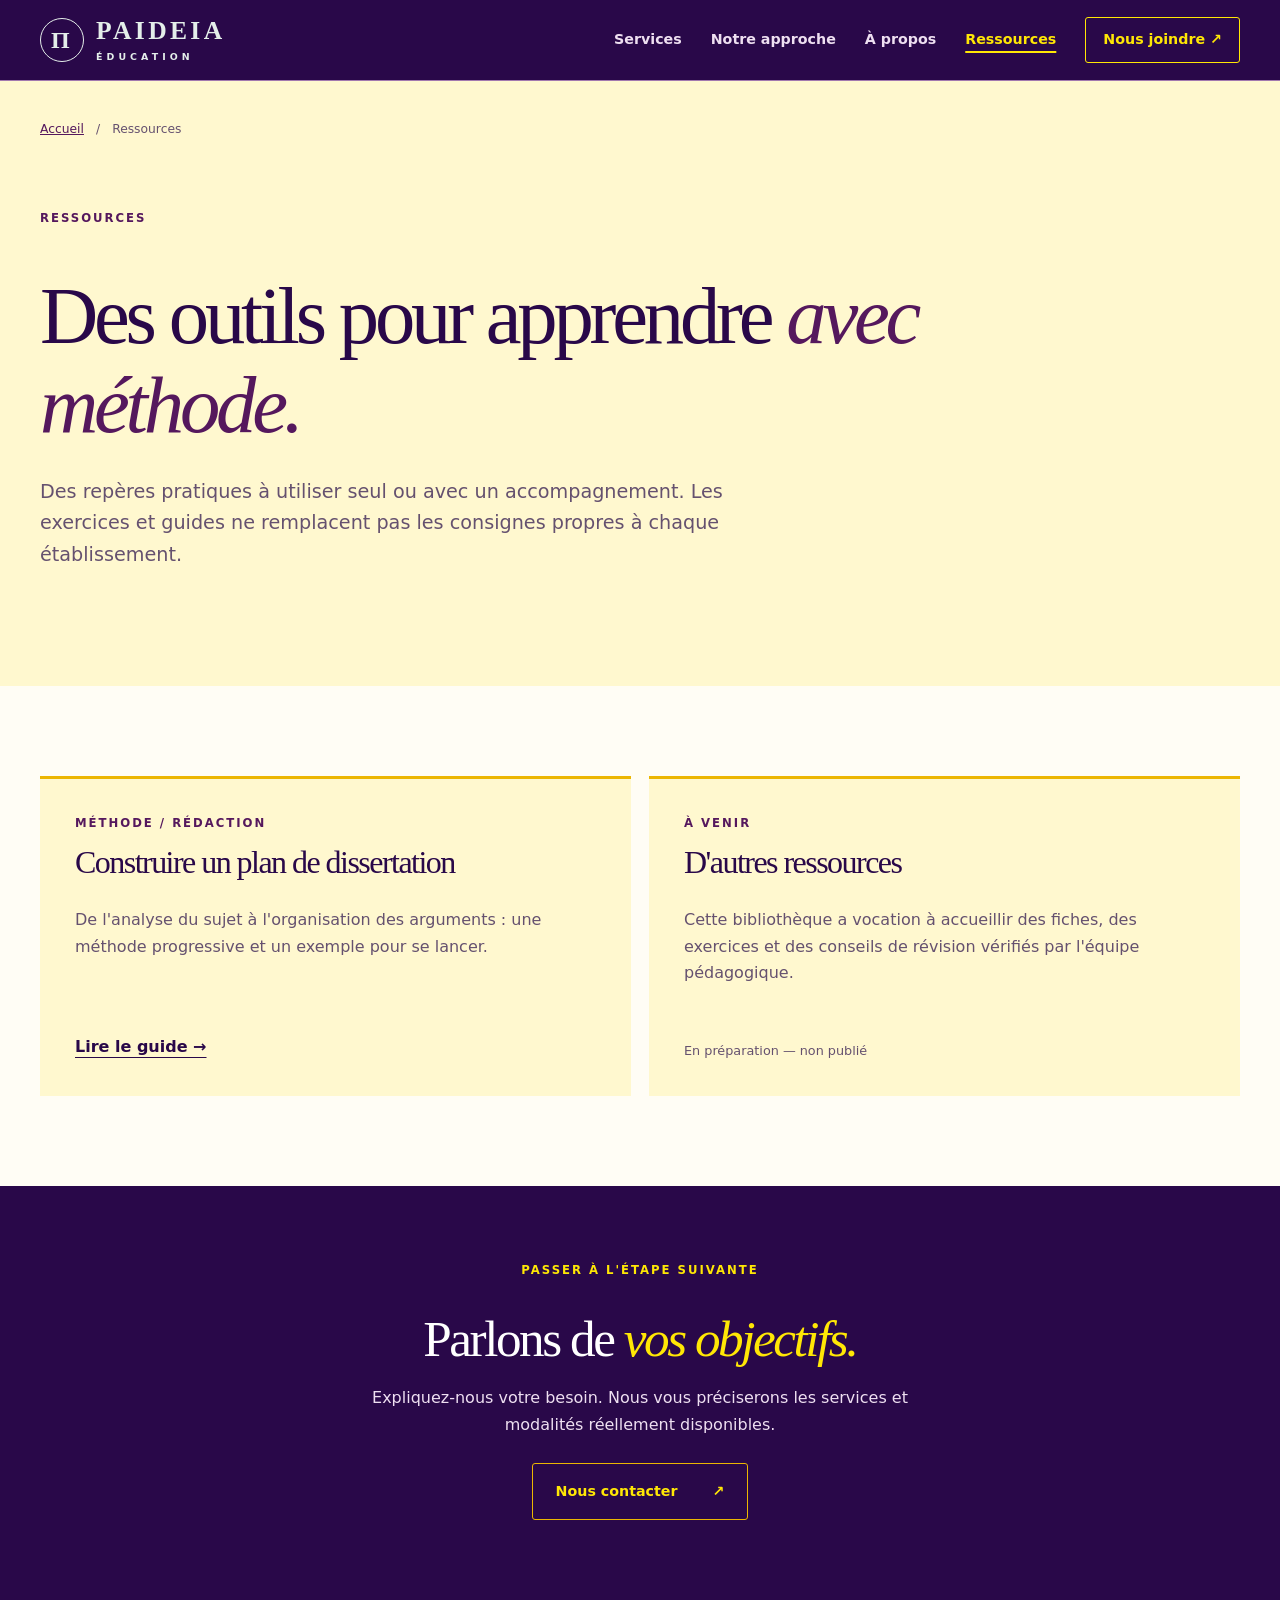
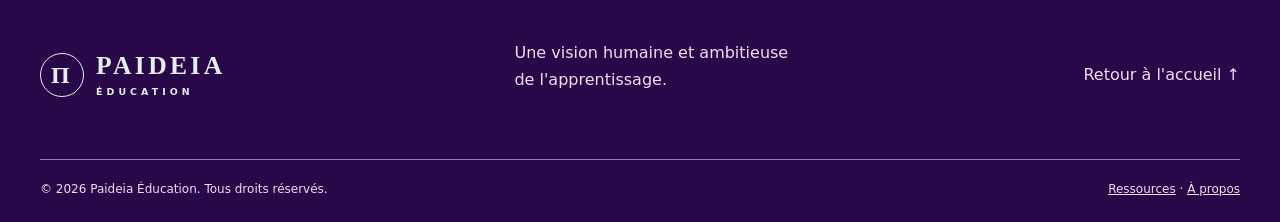
==== commit 06787649: "Rétablir les anciennes couleurs en conservant la navigation mauve" ====
--- a/ressources/index.html
+++ b/ressources/index.html
@@ -5,7 +5,7 @@
 <meta name="description" content="Guides gratuits pour mieux apprendre, rédiger, réviser et organiser ses idées. Découvrez les ressources pédagogiques de Paideia Éducation.">
 <link rel="canonical" href="https://paideiaeducation.ca/ressources/">
 <meta property="og:type" content="article"><meta property="og:locale" content="fr_CA"><meta property="og:site_name" content="Paideia Éducation"><meta property="og:title" content="Ressources pédagogiques | Paideia Éducation"><meta property="og:description" content="Guides gratuits pour mieux apprendre, rédiger, réviser et organiser ses idées. Découvrez les ressources pédagogiques de Paideia Éducation."><meta property="og:url" content="https://paideiaeducation.ca/ressources/">
-<link rel="icon" href="../favicon.svg" type="image/svg+xml"><link rel="stylesheet" href="../styles.css?v=identite-mauve-20261025"><link rel="stylesheet" href="../pages.css?v=identite-mauve-20261025"><script defer src="../main.js?v=identite-mauve-20261025"></script>
+<link rel="icon" href="../favicon.svg" type="image/svg+xml"><link rel="stylesheet" href="../styles.css?v=nav-mauve-fonds-jaunes-20261025"><link rel="stylesheet" href="../pages.css?v=nav-mauve-fonds-jaunes-20261025"><script defer src="../main.js?v=identite-mauve-20261025"></script>
 <script type="application/ld+json">{"@context":"https://schema.org","@type":"WebPage","name":"Ressources pédagogiques","url":"https://paideiaeducation.ca/ressources/","description":"Guides gratuits pour mieux apprendre, rédiger, réviser et organiser ses idées. Découvrez les ressources pédagogiques de Paideia Éducation.","inLanguage":"fr-CA","isPartOf":{"@type":"WebSite","name":"Paideia Éducation","url":"https://paideiaeducation.ca/"}}</script>
 </head><body>
 <a href="#contenu" class="skip">Aller au contenu</a>
--- a/styles.css
+++ b/styles.css
@@ -5,7 +5,7 @@
   --brand-yellow:#ffe705;
   --brand-gold:#ecb602;
   --ink:var(--brand-deep);
-  --cream:#f5f0f8;
+  --cream:#fff8cf;
   --paper:#fffdf5;
   --surface:#ffffff;
   --highlight:var(--brand-yellow);
@@ -55,7 +55,7 @@
 .nav nav .nav-cta:hover,.nav nav .nav-cta:focus-visible{background:var(--brand-yellow);color:var(--brand-deep)}
 .menu-toggle{display:none;background:none;color:var(--on-dark);border:0;font-size:1.7rem;cursor:pointer}
 .menu-toggle:hover,.menu-toggle:focus-visible,.menu-toggle[aria-expanded="true"]{color:var(--brand-yellow)}
-.hero{background:var(--paper);overflow:hidden}
+.hero{background:var(--brand-yellow);overflow:hidden}
 .hero-grid{min-height:690px;display:grid;grid-template-columns:1.24fr .76fr;gap:35px;align-items:center}
 .hero h1{margin:29px 0}
 .lead{max-width:585px;font-size:1.2rem;color:var(--muted)}
@@ -63,7 +63,7 @@
 .button{border:1px solid transparent;display:inline-flex;justify-content:space-between;gap:35px;align-items:center;padding:16px 23px;text-decoration:none;border-radius:3px;font-weight:700;cursor:pointer;font-size:.89rem}
 .button.primary{background:var(--brand-purple);color:var(--brand-yellow)}
 .button.primary:hover{background:var(--brand-deep)}
-.button.outline{background:transparent;color:var(--brand-yellow);border-color:var(--brand-yellow)}
+.button.outline{background:transparent;color:var(--brand-yellow);border-color:var(--gold)}
 .text-link,.under-link{font-weight:700;text-decoration:none;border-bottom:1px solid currentColor;padding-bottom:6px;font-size:.91rem}
 .hero-notes{display:flex;gap:17px;flex-wrap:wrap}
 .hero-notes span{font-size:.73rem;color:var(--muted);text-transform:uppercase;letter-spacing:.08em}
@@ -90,7 +90,7 @@
 .service-card p{color:var(--muted)}
 .service-card a{margin-top:auto;font-weight:700;text-decoration:none;font-size:.86rem;border-bottom:1px solid var(--line)}
 .footnote{font-size:.79rem;color:var(--muted);margin:22px 0 0}
-.approach{background:var(--brand-deep);color:var(--surface)}
+.approach{background:var(--brand-purple);color:var(--surface)}
 .approach-grid{display:grid;grid-template-columns:1fr 1fr;gap:120px}
 .approach h2 em,.contact h2 em{color:var(--brand-yellow)}
 .approach-grid>div>p:not(.eyebrow){color:var(--on-dark);max-width:480px}
@@ -103,7 +103,7 @@
 .audiences>div{border-top:2px solid var(--gold);background:var(--cream);padding:26px;min-height:190px}
 .audiences strong{font:1.45rem Georgia,serif}
 .audiences p{color:var(--muted);font-size:.93rem;margin-top:15px}
-.quote-band{text-align:center;padding:92px 0;background:var(--cream);border-block:1px solid var(--line)}
+.quote-band{text-align:center;padding:92px 0;background:var(--brand-gold)}
 .quote-band .container{max-width:930px}
 .quote-band span{font:5rem Georgia,serif;color:var(--brand-purple);line-height:.7}
 .quote-band blockquote{font-size:clamp(1.65rem,3vw,2.8rem);line-height:1.4;margin:10px 0 35px}
